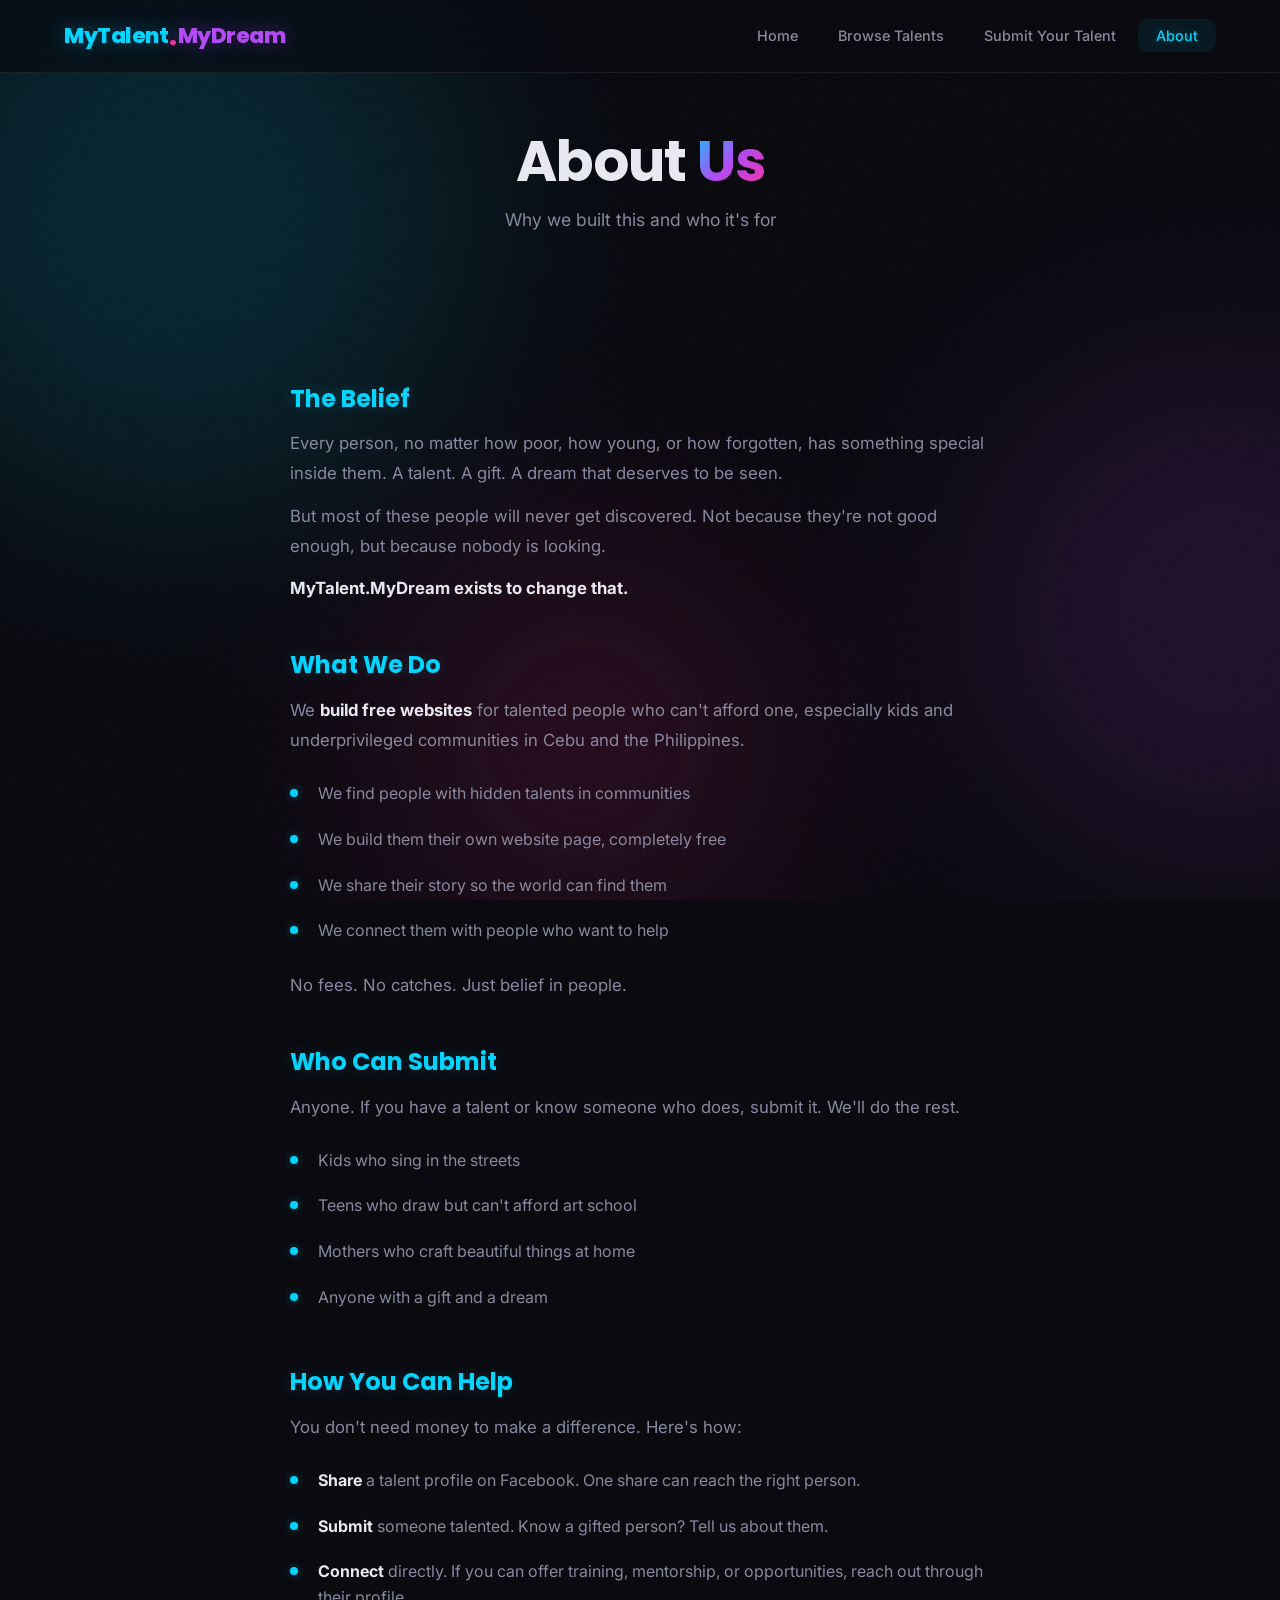
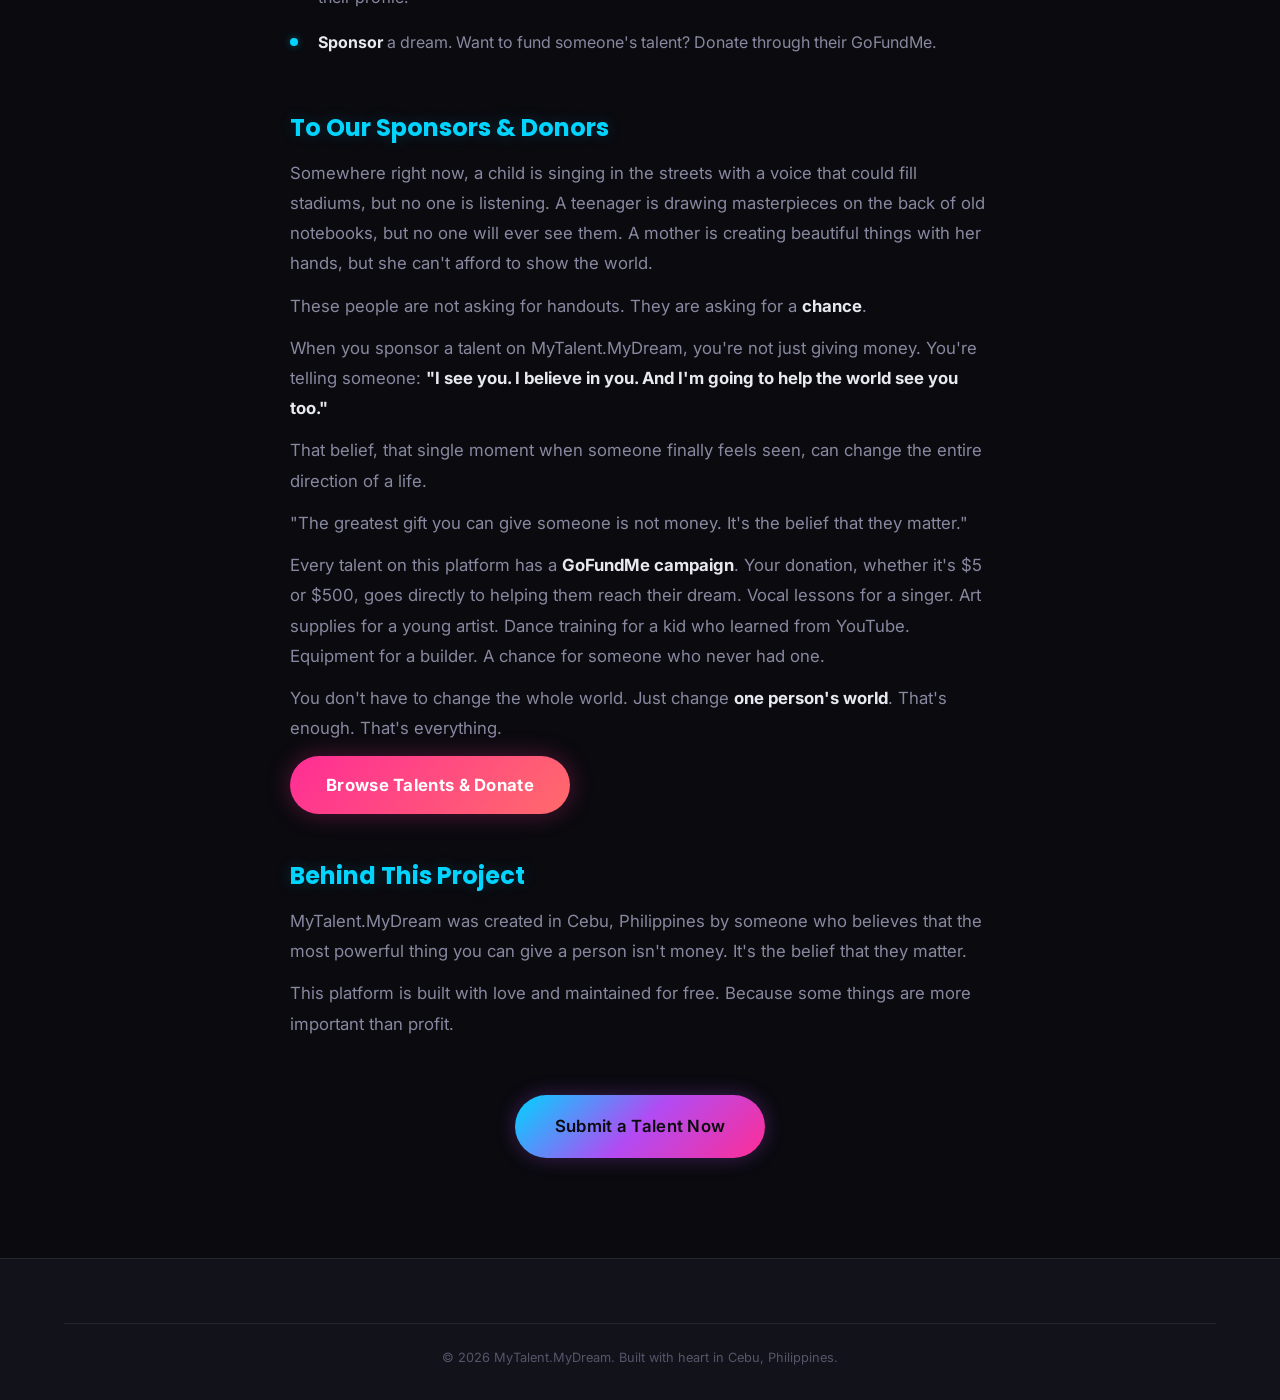
==== about.html @ 46a36a46 "Remove em dashes from all pages, use commas and periods instead Co-Authored-By: Claude Opus 4.6 (1M " ====
<!DOCTYPE html>
<html lang="en">
<head>
    <meta charset="UTF-8">
    <meta name="viewport" content="width=device-width, initial-scale=1.0">
    <title>About — MyTalent.MyDream</title>
    <meta name="description" content="MyTalent.MyDream is a free platform helping underprivileged people showcase their talents and achieve their dreams. Based in Cebu, Philippines.">
    <meta name="theme-color" content="#0A0A0F">
    <link rel="stylesheet" href="css/style.css">
    <link rel="icon" href="images/favicon.svg" type="image/svg+xml">
    <link rel="preconnect" href="https://fonts.googleapis.com">
    <link rel="preconnect" href="https://fonts.gstatic.com" crossorigin>
    <link rel="stylesheet" href="https://fonts.googleapis.com/css2?family=Inter:wght@400;500;600;700;800&family=Poppins:wght@600;700;800&display=swap">
</head>
<body>
    <div class="blob-bg"><div class="blob blob-1"></div><div class="blob blob-2"></div><div class="blob blob-3"></div></div>
    <!-- Navigation -->
    <nav class="navbar" id="navbar">
        <div class="container nav-container">
            <a href="index.html" class="logo">
                <span class="logo-talent">MyTalent</span><span class="logo-dot">.</span><span class="logo-dream">MyDream</span>
            </a>
            <button class="mobile-toggle" id="mobileToggle" aria-label="Toggle menu">
                <span></span><span></span><span></span>
            </button>
            <ul class="nav-links" id="navLinks">
                <li><a href="index.html">Home</a></li>
                <li><a href="browse.html">Browse Talents</a></li>
                <li><a href="submit.html">Submit Your Talent</a></li>
                <li><a href="about.html" class="active">About</a></li>
            </ul>
        </div>
    </nav>

    <!-- Page Header -->
    <section class="page-header">
        <div class="container">
            <h1>About <span class="gradient-text">Us</span></h1>
            <p>Why we built this and who it's for</p>
        </div>
    </section>

    <!-- About Content -->
    <section class="section">
        <div class="container">
            <div class="about-content">
                <div class="about-block">
                    <h2>The Belief</h2>
                    <p>Every person, no matter how poor, how young, or how forgotten, has something special inside them. A talent. A gift. A dream that deserves to be seen.</p>
                    <p>But most of these people will never get discovered. Not because they're not good enough, but because nobody is looking.</p>
                    <p><strong>MyTalent.MyDream exists to change that.</strong></p>
                </div>

                <div class="about-block">
                    <h2>What We Do</h2>
                    <p>We <strong>build free websites</strong> for talented people who can't afford one, especially kids and underprivileged communities in Cebu and the Philippines.</p>
                    <ul class="about-list">
                        <li>We find people with hidden talents in communities</li>
                        <li>We build them their own website page, completely free</li>
                        <li>We share their story so the world can find them</li>
                        <li>We connect them with people who want to help</li>
                    </ul>
                    <p>No fees. No catches. Just belief in people.</p>
                </div>

                <div class="about-block">
                    <h2>Who Can Submit</h2>
                    <p>Anyone. If you have a talent or know someone who does, submit it. We'll do the rest.</p>
                    <ul class="about-list">
                        <li>Kids who sing in the streets</li>
                        <li>Teens who draw but can't afford art school</li>
                        <li>Mothers who craft beautiful things at home</li>
                        <li>Anyone with a gift and a dream</li>
                    </ul>
                </div>

                <div class="about-block">
                    <h2>How You Can Help</h2>
                    <p>You don't need money to make a difference. Here's how:</p>
                    <ul class="about-list">
                        <li><strong>Share</strong> a talent profile on Facebook. One share can reach the right person.</li>
                        <li><strong>Submit</strong> someone talented. Know a gifted person? Tell us about them.</li>
                        <li><strong>Connect</strong> directly. If you can offer training, mentorship, or opportunities, reach out through their profile.</li>
                        <li><strong>Sponsor</strong> a dream. Want to fund someone's talent? Donate through their GoFundMe.</li>
                    </ul>
                </div>

                <div class="about-block sponsor-appeal">
                    <h2>To Our Sponsors & Donors</h2>
                    <p>Somewhere right now, a child is singing in the streets with a voice that could fill stadiums, but no one is listening. A teenager is drawing masterpieces on the back of old notebooks, but no one will ever see them. A mother is creating beautiful things with her hands, but she can't afford to show the world.</p>
                    <p>These people are not asking for handouts. They are asking for a <strong>chance</strong>.</p>
                    <p>When you sponsor a talent on MyTalent.MyDream, you're not just giving money. You're telling someone: <strong>"I see you. I believe in you. And I'm going to help the world see you too."</strong></p>
                    <p>That belief, that single moment when someone finally feels seen, can change the entire direction of a life.</p>

                    <div class="sponsor-quote">
                        <p>"The greatest gift you can give someone is not money. It's the belief that they matter."</p>
                    </div>

                    <p>Every talent on this platform has a <strong>GoFundMe campaign</strong>. Your donation, whether it's $5 or $500, goes directly to helping them reach their dream. Vocal lessons for a singer. Art supplies for a young artist. Dance training for a kid who learned from YouTube. Equipment for a builder. A chance for someone who never had one.</p>

                    <p>You don't have to change the whole world. Just change <strong>one person's world</strong>. That's enough. That's everything.</p>

                    <div class="sponsor-cta">
                        <a href="browse.html" class="btn btn-gofundme btn-large">Browse Talents & Donate</a>
                    </div>
                </div>

                <div class="about-block">
                    <h2>Behind This Project</h2>
                    <p>MyTalent.MyDream was created in Cebu, Philippines by someone who believes that the most powerful thing you can give a person isn't money. It's the belief that they matter.</p>
                    <p>This platform is built with love and maintained for free. Because some things are more important than profit.</p>
                </div>

                <div class="about-cta">
                    <a href="submit.html" class="btn btn-primary btn-large">Submit a Talent Now</a>
                </div>
            </div>
        </div>
    </section>

    <!-- Footer -->
    <footer class="footer">
        <div class="container">
            <div class="footer-bottom">
                <p>&copy; 2026 MyTalent.MyDream. Built with heart in Cebu, Philippines.</p>
            </div>
        </div>
    </footer>

    <script src="js/app.js"></script>
</body>
</html>
---- css/style.css ----
/* ============================================
   MyTalent.MyDream — UNIQUE DESIGN
   Dark theme + Neon glow + Glassmorphism
   "Every talent is a star in the dark"
   ============================================ */

/* --- Reset & Base --- */
*, *::before, *::after {
    margin: 0;
    padding: 0;
    box-sizing: border-box;
}

:root {
    --neon-blue: #00D4FF;
    --neon-purple: #B24BF3;
    --neon-pink: #FF2D95;
    --neon-gold: #FFD700;
    --dark-1: #0A0A0F;
    --dark-2: #12121A;
    --dark-3: #1A1A2E;
    --dark-4: #242438;
    --glass: rgba(255, 255, 255, 0.04);
    --glass-border: rgba(255, 255, 255, 0.08);
    --glass-hover: rgba(255, 255, 255, 0.08);
    --text: #E8E8F0;
    --text-dim: #8888A0;
    --text-muted: #55556A;
    --glow-blue: 0 0 20px rgba(0, 212, 255, 0.3);
    --glow-purple: 0 0 20px rgba(178, 75, 243, 0.3);
    --glow-pink: 0 0 20px rgba(255, 45, 149, 0.3);
    --gradient: linear-gradient(135deg, var(--neon-blue), var(--neon-purple), var(--neon-pink));
    --radius: 16px;
    --radius-lg: 24px;
    --transition: 0.4s cubic-bezier(0.16, 1, 0.3, 1);
}

html {
    scroll-behavior: smooth;
}

body {
    font-family: 'Inter', -apple-system, BlinkMacSystemFont, sans-serif;
    color: var(--text);
    background: var(--dark-1);
    line-height: 1.6;
    -webkit-font-smoothing: antialiased;
    overflow-x: hidden;
}

.container {
    max-width: 1200px;
    margin: 0 auto;
    padding: 0 24px;
}

a {
    text-decoration: none;
    color: inherit;
}

img { max-width: 100%; display: block; }

/* --- Typography --- */
h1, h2, h3, h4 {
    font-family: 'Poppins', sans-serif;
    font-weight: 700;
    line-height: 1.15;
}

.gradient-text {
    background: var(--gradient);
    -webkit-background-clip: text;
    -webkit-text-fill-color: transparent;
    background-clip: text;
}

/* --- Animated Background Blobs --- */
.blob-bg {
    position: fixed;
    inset: 0;
    z-index: 0;
    overflow: hidden;
    pointer-events: none;
}

.blob {
    position: absolute;
    border-radius: 50%;
    filter: blur(120px);
    opacity: 0.15;
    animation: blobFloat 20s ease-in-out infinite;
}

.blob-1 {
    width: 600px; height: 600px;
    background: var(--neon-blue);
    top: -10%; left: -10%;
    animation-delay: 0s;
}

.blob-2 {
    width: 500px; height: 500px;
    background: var(--neon-purple);
    top: 40%; right: -15%;
    animation-delay: -7s;
}

.blob-3 {
    width: 400px; height: 400px;
    background: var(--neon-pink);
    bottom: -5%; left: 30%;
    animation-delay: -14s;
}

@keyframes blobFloat {
    0%, 100% { transform: translate(0, 0) scale(1); }
    25% { transform: translate(30px, -50px) scale(1.05); }
    50% { transform: translate(-20px, 30px) scale(0.95); }
    75% { transform: translate(40px, 20px) scale(1.02); }
}

/* --- Grain overlay --- */
body::after {
    content: '';
    position: fixed;
    inset: 0;
    z-index: 1;
    pointer-events: none;
    background-image: url("data:image/svg+xml,%3Csvg viewBox='0 0 256 256' xmlns='http://www.w3.org/2000/svg'%3E%3Cfilter id='n'%3E%3CfeTurbulence type='fractalNoise' baseFrequency='0.9' numOctaves='4' stitchTiles='stitch'/%3E%3C/filter%3E%3Crect width='100%25' height='100%25' filter='url(%23n)' opacity='0.03'/%3E%3C/svg%3E");
    opacity: 0.4;
}

/* --- Buttons --- */
.btn {
    display: inline-flex;
    align-items: center;
    justify-content: center;
    padding: 14px 32px;
    border-radius: 50px;
    font-weight: 600;
    font-size: 0.95rem;
    cursor: pointer;
    transition: var(--transition);
    border: none;
    gap: 8px;
    position: relative;
    z-index: 2;
    letter-spacing: 0.3px;
}

.btn-primary {
    background: var(--gradient);
    color: var(--dark-1);
    box-shadow: var(--glow-purple);
}

.btn-primary:hover {
    transform: translateY(-3px) scale(1.02);
    box-shadow: 0 0 40px rgba(178, 75, 243, 0.5), 0 0 80px rgba(0, 212, 255, 0.2);
}

.btn-secondary {
    background: transparent;
    color: var(--neon-blue);
    border: 1.5px solid var(--neon-blue);
}

.btn-secondary:hover {
    background: rgba(0, 212, 255, 0.1);
    transform: translateY(-3px);
    box-shadow: var(--glow-blue);
}

.btn-ghost {
    background: rgba(255,255,255,0.06);
    color: var(--text);
    border: 1.5px solid var(--glass-border);
    backdrop-filter: blur(10px);
}

.btn-ghost:hover {
    background: rgba(255,255,255,0.12);
    transform: translateY(-3px);
}

.btn-large {
    padding: 18px 40px;
    font-size: 1.05rem;
}

/* --- Navigation --- */
.navbar {
    position: fixed;
    top: 0;
    left: 0;
    right: 0;
    z-index: 1000;
    background: rgba(10, 10, 15, 0.7);
    backdrop-filter: blur(20px) saturate(180%);
    border-bottom: 1px solid var(--glass-border);
    transition: var(--transition);
}

.navbar.scrolled {
    background: rgba(10, 10, 15, 0.9);
}

.nav-container {
    display: flex;
    align-items: center;
    justify-content: space-between;
    height: 72px;
}

.logo {
    font-family: 'Poppins', sans-serif;
    font-size: 1.35rem;
    font-weight: 800;
    display: flex;
    align-items: center;
    letter-spacing: -0.5px;
}

.logo-talent {
    color: var(--neon-blue);
    text-shadow: 0 0 20px rgba(0, 212, 255, 0.4);
}

.logo-dot {
    color: var(--neon-pink);
    font-size: 1.6rem;
    margin: 0 1px;
    text-shadow: 0 0 15px rgba(255, 45, 149, 0.5);
}

.logo-dream {
    color: var(--neon-purple);
    text-shadow: 0 0 20px rgba(178, 75, 243, 0.4);
}

.nav-links {
    display: flex;
    list-style: none;
    gap: 4px;
}

.nav-links a {
    padding: 8px 18px;
    border-radius: 10px;
    font-weight: 500;
    font-size: 0.9rem;
    color: var(--text-dim);
    transition: var(--transition);
    position: relative;
}

.nav-links a:hover {
    color: var(--text);
    background: var(--glass);
}

.nav-links a.active {
    color: var(--neon-blue);
    background: rgba(0, 212, 255, 0.08);
    text-shadow: 0 0 10px rgba(0, 212, 255, 0.3);
}

.mobile-toggle {
    display: none;
    flex-direction: column;
    gap: 5px;
    background: none;
    border: none;
    cursor: pointer;
    padding: 8px;
}

.mobile-toggle span {
    width: 22px;
    height: 2px;
    background: var(--text);
    border-radius: 2px;
    transition: var(--transition);
}

/* --- Hero --- */
.hero {
    position: relative;
    min-height: 100vh;
    display: flex;
    align-items: center;
    overflow: hidden;
    padding-top: 72px;
    z-index: 2;
}

.hero-content {
    position: relative;
    text-align: center;
    padding: 80px 0;
}

.hero-tag {
    display: inline-flex;
    align-items: center;
    gap: 8px;
    padding: 8px 20px;
    border-radius: 50px;
    background: var(--glass);
    border: 1px solid var(--glass-border);
    font-size: 0.85rem;
    color: var(--text-dim);
    margin-bottom: 28px;
    backdrop-filter: blur(10px);
}

.hero-tag-dot {
    width: 6px;
    height: 6px;
    border-radius: 50%;
    background: var(--neon-blue);
    box-shadow: 0 0 8px var(--neon-blue);
    animation: pulse 2s ease-in-out infinite;
}

@keyframes pulse {
    0%, 100% { opacity: 1; }
    50% { opacity: 0.4; }
}

.hero-title {
    font-size: clamp(3rem, 7vw, 5.5rem);
    margin-bottom: 24px;
    color: var(--text);
    letter-spacing: -2px;
    line-height: 1.05;
}

.hero-title .gradient-text {
    display: block;
    font-size: clamp(3.2rem, 8vw, 6rem);
}

.hero-subtitle {
    font-size: clamp(1.05rem, 2vw, 1.25rem);
    color: var(--text-dim);
    max-width: 580px;
    margin: 0 auto 44px;
    line-height: 1.8;
}

.hero-buttons {
    display: flex;
    gap: 16px;
    justify-content: center;
    flex-wrap: wrap;
}

.hero-stats {
    display: flex;
    gap: 1px;
    justify-content: center;
    margin-top: 72px;
    background: var(--glass-border);
    border-radius: var(--radius);
    overflow: hidden;
    max-width: 500px;
    margin-left: auto;
    margin-right: auto;
}

.stat {
    text-align: center;
    padding: 28px 36px;
    flex: 1;
    background: var(--dark-2);
}

.stat-number {
    display: block;
    font-family: 'Poppins', sans-serif;
    font-size: 2.2rem;
    font-weight: 800;
    color: var(--neon-blue);
    text-shadow: 0 0 20px rgba(0, 212, 255, 0.3);
}

.stat-label {
    font-size: 0.8rem;
    color: var(--text-muted);
    font-weight: 500;
    text-transform: uppercase;
    letter-spacing: 1px;
    margin-top: 4px;
}

/* --- Sections --- */
.section {
    padding: 100px 0;
    position: relative;
    z-index: 2;
}

.section-title {
    font-size: clamp(2rem, 4vw, 3rem);
    text-align: center;
    margin-bottom: 12px;
    letter-spacing: -1px;
}

.section-subtitle {
    text-align: center;
    color: var(--text-dim);
    font-size: 1.05rem;
    margin-bottom: 56px;
}

.section-cta {
    text-align: center;
    margin-top: 56px;
}

/* --- Page Header --- */
.page-header {
    padding: 130px 0 50px;
    text-align: center;
    position: relative;
    z-index: 2;
}

.page-header h1 {
    font-size: clamp(2.2rem, 5vw, 3.5rem);
    margin-bottom: 12px;
    letter-spacing: -1px;
}

.page-header p {
    color: var(--text-dim);
    font-size: 1.1rem;
}

/* --- Glass Cards (How It Works) --- */
.how-it-works {
    background: transparent;
}

.steps-grid {
    display: grid;
    grid-template-columns: repeat(3, 1fr);
    gap: 24px;
}

.step-card {
    position: relative;
    text-align: center;
    padding: 44px 28px;
    border-radius: var(--radius-lg);
    background: var(--glass);
    border: 1px solid var(--glass-border);
    backdrop-filter: blur(20px);
    transition: var(--transition);
    overflow: hidden;
}

.step-card::before {
    content: '';
    position: absolute;
    top: 0;
    left: 0;
    right: 0;
    height: 2px;
    background: var(--gradient);
    opacity: 0;
    transition: var(--transition);
}

.step-card:hover {
    transform: translateY(-6px);
    background: var(--glass-hover);
    border-color: rgba(178, 75, 243, 0.2);
    box-shadow: 0 20px 60px rgba(0, 0, 0, 0.3), var(--glow-purple);
}

.step-card:hover::before {
    opacity: 1;
}

.step-icon {
    width: 60px;
    height: 60px;
    margin: 0 auto 20px;
    border-radius: 16px;
    display: flex;
    align-items: center;
    justify-content: center;
    background: rgba(0, 212, 255, 0.1);
    border: 1px solid rgba(0, 212, 255, 0.15);
    color: var(--neon-blue);
}

.step-icon svg {
    width: 28px;
    height: 28px;
}

.step-number {
    position: absolute;
    top: 12px;
    right: 16px;
    font-family: 'Poppins', sans-serif;
    font-size: 4rem;
    font-weight: 800;
    opacity: 0.04;
    color: var(--neon-blue);
}

.step-card h3 {
    font-size: 1.15rem;
    margin-bottom: 10px;
    color: var(--text);
}

.step-card p {
    color: var(--text-dim);
    font-size: 0.9rem;
    line-height: 1.7;
}

/* --- Talent Cards --- */
.talents-grid {
    display: grid;
    grid-template-columns: repeat(auto-fill, minmax(320px, 1fr));
    gap: 24px;
}

.talent-card {
    background: var(--glass);
    border-radius: var(--radius-lg);
    overflow: hidden;
    border: 1px solid var(--glass-border);
    backdrop-filter: blur(20px);
    transition: var(--transition);
    cursor: pointer;
    position: relative;
}

.talent-card::after {
    content: '';
    position: absolute;
    inset: 0;
    border-radius: var(--radius-lg);
    padding: 1px;
    background: var(--gradient);
    mask: linear-gradient(#fff 0 0) content-box, linear-gradient(#fff 0 0);
    -webkit-mask: linear-gradient(#fff 0 0) content-box, linear-gradient(#fff 0 0);
    mask-composite: exclude;
    -webkit-mask-composite: xor;
    opacity: 0;
    transition: var(--transition);
    pointer-events: none;
}

.talent-card:hover {
    transform: translateY(-6px) scale(1.01);
    box-shadow: 0 25px 60px rgba(0, 0, 0, 0.4);
}

.talent-card:hover::after {
    opacity: 1;
}

.talent-card-image {
    width: 100%;
    height: 240px;
    object-fit: cover;
}

.talent-card-placeholder {
    width: 100%;
    height: 240px;
    background: linear-gradient(135deg, var(--dark-3), var(--dark-4));
    display: flex;
    align-items: center;
    justify-content: center;
    font-family: 'Poppins', sans-serif;
    font-size: 3.5rem;
    font-weight: 800;
    position: relative;
    overflow: hidden;
}

.talent-card-placeholder::before {
    content: '';
    position: absolute;
    width: 200%;
    height: 200%;
    background: conic-gradient(from 0deg, var(--neon-blue), var(--neon-purple), var(--neon-pink), var(--neon-blue));
    opacity: 0.08;
    animation: rotateBg 8s linear infinite;
}

@keyframes rotateBg {
    100% { transform: rotate(360deg); }
}

.talent-card-placeholder span,
.talent-card-placeholder {
    color: var(--text-dim);
}

.talent-card-donate {
    position: absolute;
    top: 14px;
    right: 14px;
    padding: 6px 14px;
    border-radius: 50px;
    font-size: 0.75rem;
    font-weight: 700;
    background: rgba(255, 45, 149, 0.85);
    color: white;
    backdrop-filter: blur(10px);
    box-shadow: 0 0 15px rgba(255, 45, 149, 0.4);
    z-index: 3;
    letter-spacing: 0.5px;
    animation: pulse 2s ease-in-out infinite;
}

.talent-card-body {
    padding: 22px;
}

.talent-card-category {
    display: inline-block;
    padding: 4px 14px;
    border-radius: 50px;
    font-size: 0.75rem;
    font-weight: 600;
    background: rgba(0, 212, 255, 0.08);
    color: var(--neon-blue);
    border: 1px solid rgba(0, 212, 255, 0.12);
    margin-bottom: 10px;
    text-transform: uppercase;
    letter-spacing: 0.5px;
}

.talent-card-name {
    font-size: 1.25rem;
    margin-bottom: 4px;
    color: var(--text);
}

.talent-card-location {
    font-size: 0.85rem;
    color: var(--text-muted);
    margin-bottom: 10px;
    display: flex;
    align-items: center;
    gap: 4px;
}

.talent-card-dream {
    font-size: 0.9rem;
    color: var(--text-dim);
    line-height: 1.6;
    display: -webkit-box;
    -webkit-line-clamp: 2;
    -webkit-box-orient: vertical;
    overflow: hidden;
    font-style: italic;
}

.talent-card-footer {
    padding: 14px 22px;
    border-top: 1px solid var(--glass-border);
    display: flex;
    align-items: center;
    justify-content: space-between;
}

.talent-card-age {
    font-size: 0.8rem;
    color: var(--text-muted);
}

.talent-card-link {
    font-size: 0.8rem;
    font-weight: 600;
    color: var(--neon-purple);
    display: flex;
    align-items: center;
    gap: 4px;
    text-shadow: 0 0 10px rgba(178, 75, 243, 0.3);
}

/* --- Categories --- */
.categories-grid {
    display: grid;
    grid-template-columns: repeat(auto-fill, minmax(160px, 1fr));
    gap: 16px;
}

.category-card {
    display: flex;
    flex-direction: column;
    align-items: center;
    gap: 10px;
    padding: 28px 16px;
    border-radius: var(--radius);
    background: var(--glass);
    border: 1px solid var(--glass-border);
    backdrop-filter: blur(10px);
    transition: var(--transition);
    cursor: pointer;
    text-align: center;
    position: relative;
    overflow: hidden;
}

.category-card:hover {
    transform: translateY(-4px);
    border-color: rgba(0, 212, 255, 0.2);
    box-shadow: var(--glow-blue);
}

.category-icon {
    font-size: 2.2rem;
    filter: grayscale(0.3);
}

.category-card:hover .category-icon {
    filter: grayscale(0);
    transform: scale(1.1);
    transition: var(--transition);
}

.category-name {
    font-weight: 600;
    font-size: 0.9rem;
    color: var(--text);
}

.category-count {
    font-size: 0.75rem;
    color: var(--text-muted);
}

/* --- Support a Dream Section --- */
.support-grid {
    display: grid;
    grid-template-columns: repeat(3, 1fr);
    gap: 24px;
    margin-bottom: 16px;
}

.support-card {
    text-align: center;
    padding: 40px 28px;
    border-radius: var(--radius-lg);
    background: var(--glass);
    border: 1px solid var(--glass-border);
    backdrop-filter: blur(20px);
    transition: var(--transition);
    position: relative;
    overflow: hidden;
}

.support-card::before {
    content: '';
    position: absolute;
    top: 0;
    left: 0;
    right: 0;
    height: 2px;
    background: linear-gradient(90deg, var(--neon-pink), var(--neon-purple));
    opacity: 0;
    transition: var(--transition);
}

.support-card:hover {
    transform: translateY(-6px);
    border-color: rgba(255, 45, 149, 0.2);
    box-shadow: 0 20px 60px rgba(0, 0, 0, 0.3), var(--glow-pink);
}

.support-card:hover::before {
    opacity: 1;
}

.support-card-icon {
    width: 60px;
    height: 60px;
    margin: 0 auto 20px;
    border-radius: 50%;
    display: flex;
    align-items: center;
    justify-content: center;
    background: rgba(255, 45, 149, 0.1);
    border: 1px solid rgba(255, 45, 149, 0.15);
    color: var(--neon-pink);
}

.support-card-icon.icon-share {
    background: rgba(178, 75, 243, 0.1);
    border-color: rgba(178, 75, 243, 0.15);
    color: var(--neon-purple);
}

.support-card-icon.icon-connect {
    background: rgba(0, 212, 255, 0.1);
    border-color: rgba(0, 212, 255, 0.15);
    color: var(--neon-blue);
}

.support-card-icon svg {
    width: 26px;
    height: 26px;
}

.support-card h3 {
    font-size: 1.2rem;
    margin-bottom: 10px;
    color: var(--text);
}

.support-card p {
    color: var(--text-dim);
    font-size: 0.9rem;
    line-height: 1.7;
}

@media (max-width: 768px) {
    .support-grid {
        grid-template-columns: 1fr;
    }
}

/* --- CTA Section --- */
.cta-section {
    position: relative;
    text-align: center;
    overflow: hidden;
}

.cta-bg {
    position: absolute;
    inset: 0;
    background: var(--dark-2);
    border-top: 1px solid var(--glass-border);
    border-bottom: 1px solid var(--glass-border);
}

.cta-bg::before {
    content: '';
    position: absolute;
    top: 50%;
    left: 50%;
    transform: translate(-50%, -50%);
    width: 600px;
    height: 600px;
    border-radius: 50%;
    background: var(--neon-purple);
    opacity: 0.06;
    filter: blur(100px);
}

.cta-content {
    position: relative;
}

.cta-content h2 {
    font-size: clamp(1.8rem, 4vw, 2.8rem);
    margin-bottom: 16px;
    letter-spacing: -1px;
}

.cta-content p {
    font-size: 1.05rem;
    color: var(--text-dim);
    max-width: 550px;
    margin: 0 auto 36px;
    line-height: 1.7;
}

/* --- Browse Controls --- */
.browse-controls {
    margin-bottom: 36px;
}

.search-box {
    position: relative;
    margin-bottom: 20px;
}

.search-box svg {
    position: absolute;
    left: 18px;
    top: 50%;
    transform: translateY(-50%);
    width: 20px;
    height: 20px;
    color: var(--text-muted);
}

.search-box input {
    width: 100%;
    padding: 16px 20px 16px 52px;
    border: 1.5px solid var(--glass-border);
    border-radius: var(--radius);
    font-size: 1rem;
    font-family: inherit;
    transition: var(--transition);
    background: var(--glass);
    color: var(--text);
    backdrop-filter: blur(10px);
}

.search-box input::placeholder {
    color: var(--text-muted);
}

.search-box input:focus {
    outline: none;
    border-color: var(--neon-blue);
    box-shadow: var(--glow-blue);
    background: var(--dark-3);
}

.filter-tabs {
    display: flex;
    gap: 8px;
    flex-wrap: wrap;
}

.filter-tab {
    padding: 8px 20px;
    border-radius: 50px;
    font-size: 0.85rem;
    font-weight: 500;
    border: 1px solid var(--glass-border);
    background: var(--glass);
    color: var(--text-dim);
    cursor: pointer;
    transition: var(--transition);
    font-family: inherit;
    backdrop-filter: blur(10px);
}

.filter-tab:hover {
    border-color: rgba(0, 212, 255, 0.3);
    color: var(--neon-blue);
}

.filter-tab.active {
    background: var(--gradient);
    color: var(--dark-1);
    border-color: transparent;
    font-weight: 600;
    box-shadow: var(--glow-purple);
}

.results-info {
    margin-bottom: 24px;
    color: var(--text-muted);
    font-size: 0.9rem;
    text-transform: uppercase;
    letter-spacing: 1px;
}

.no-results {
    text-align: center;
    padding: 80px 20px;
    color: var(--text-muted);
}

.no-results svg {
    margin: 0 auto 16px;
    opacity: 0.2;
    color: var(--text-muted);
}

.no-results h3 {
    color: var(--text-dim);
    margin-bottom: 8px;
}

/* --- Profile Page --- */
.profile-section {
    padding-top: 110px;
}

.profile-card {
    max-width: 800px;
    margin: 0 auto;
    background: var(--glass);
    border-radius: var(--radius-lg);
    overflow: hidden;
    border: 1px solid var(--glass-border);
    backdrop-filter: blur(30px);
    box-shadow: 0 30px 80px rgba(0, 0, 0, 0.4);
}

.profile-header {
    position: relative;
    padding: 48px 40px;
    text-align: center;
    background: linear-gradient(135deg, rgba(0,212,255,0.08), rgba(178,75,243,0.08), rgba(255,45,149,0.08));
    border-bottom: 1px solid var(--glass-border);
    overflow: hidden;
}

.profile-header::before {
    content: '';
    position: absolute;
    top: -100px;
    left: 50%;
    transform: translateX(-50%);
    width: 400px;
    height: 400px;
    border-radius: 50%;
    background: var(--neon-purple);
    opacity: 0.06;
    filter: blur(80px);
}

.profile-avatar {
    width: 120px;
    height: 120px;
    border-radius: 50%;
    border: 3px solid rgba(0, 212, 255, 0.3);
    margin: 0 auto 20px;
    object-fit: cover;
    box-shadow: 0 0 30px rgba(0, 212, 255, 0.15);
}

.profile-avatar-placeholder {
    width: 120px;
    height: 120px;
    border-radius: 50%;
    border: 3px solid rgba(0, 212, 255, 0.2);
    margin: 0 auto 20px;
    background: var(--dark-3);
    display: flex;
    align-items: center;
    justify-content: center;
    font-family: 'Poppins', sans-serif;
    font-size: 2.5rem;
    font-weight: 800;
    color: var(--text-dim);
    box-shadow: 0 0 30px rgba(0, 212, 255, 0.1);
}

.profile-name {
    font-size: 2rem;
    margin-bottom: 8px;
    letter-spacing: -0.5px;
}

.profile-meta {
    display: flex;
    gap: 20px;
    justify-content: center;
    color: var(--text-dim);
    font-size: 0.9rem;
    flex-wrap: wrap;
}

.profile-category-badge {
    display: inline-block;
    padding: 6px 18px;
    background: rgba(0, 212, 255, 0.1);
    border: 1px solid rgba(0, 212, 255, 0.15);
    border-radius: 50px;
    font-weight: 600;
    font-size: 0.85rem;
    margin-top: 16px;
    color: var(--neon-blue);
}

.profile-body {
    padding: 40px;
}

.profile-section-title {
    font-size: 0.8rem;
    color: var(--neon-blue);
    margin-bottom: 10px;
    text-transform: uppercase;
    letter-spacing: 2px;
    font-weight: 700;
    text-shadow: 0 0 10px rgba(0, 212, 255, 0.3);
}

.profile-text {
    color: var(--text);
    font-size: 1rem;
    line-height: 1.8;
    margin-bottom: 36px;
}

.profile-dream-box {
    background: rgba(178, 75, 243, 0.06);
    border-radius: var(--radius);
    padding: 28px;
    margin-bottom: 36px;
    border-left: 3px solid var(--neon-purple);
    border: 1px solid rgba(178, 75, 243, 0.12);
    border-left: 3px solid var(--neon-purple);
}

.profile-dream-box .profile-section-title {
    color: var(--neon-purple);
    text-shadow: 0 0 10px rgba(178, 75, 243, 0.3);
}

.profile-help-box {
    background: rgba(255, 215, 0, 0.04);
    border-radius: var(--radius);
    padding: 28px;
    margin-bottom: 36px;
    border: 1px solid rgba(255, 215, 0, 0.1);
    border-left: 3px solid var(--neon-gold);
}

.profile-help-box .profile-section-title {
    color: var(--neon-gold);
    text-shadow: 0 0 10px rgba(255, 215, 0, 0.3);
}

/* --- GoFundMe Section --- */
.profile-gofundme {
    text-align: center;
    padding: 36px;
    margin-bottom: 36px;
    border-radius: var(--radius-lg);
    background: linear-gradient(135deg, rgba(0, 212, 255, 0.06), rgba(178, 75, 243, 0.06), rgba(255, 45, 149, 0.06));
    border: 1px solid rgba(255, 45, 149, 0.15);
    position: relative;
    overflow: hidden;
}

.profile-gofundme::before {
    content: '';
    position: absolute;
    top: 0;
    left: 0;
    right: 0;
    height: 3px;
    background: linear-gradient(90deg, var(--neon-blue), var(--neon-purple), var(--neon-pink));
}

.gofundme-icon {
    color: var(--neon-pink);
    margin-bottom: 16px;
    filter: drop-shadow(0 0 12px rgba(255, 45, 149, 0.4));
    animation: heartbeat 2s ease-in-out infinite;
}

@keyframes heartbeat {
    0%, 100% { transform: scale(1); }
    15% { transform: scale(1.15); }
    30% { transform: scale(1); }
    45% { transform: scale(1.1); }
    60% { transform: scale(1); }
}

.profile-gofundme h3 {
    font-size: 1.3rem;
    margin-bottom: 10px;
    color: var(--text);
}

.profile-gofundme p {
    color: var(--text-dim);
    font-size: 0.95rem;
    margin-bottom: 24px;
    max-width: 400px;
    margin-left: auto;
    margin-right: auto;
}

.btn-gofundme {
    background: linear-gradient(135deg, #FF2D95, #FF6B6B);
    color: white;
    padding: 16px 36px;
    font-size: 1.05rem;
    font-weight: 700;
    border-radius: 50px;
    border: none;
    cursor: pointer;
    transition: var(--transition);
    display: inline-flex;
    align-items: center;
    gap: 10px;
    box-shadow: 0 0 25px rgba(255, 45, 149, 0.3);
    text-decoration: none;
}

.btn-gofundme:hover {
    transform: translateY(-3px) scale(1.03);
    box-shadow: 0 0 40px rgba(255, 45, 149, 0.5), 0 10px 30px rgba(0, 0, 0, 0.3);
}

.btn-gofundme-sm {
    background: linear-gradient(135deg, #FF2D95, #FF6B6B);
    color: white;
    padding: 12px 28px;
    font-size: 0.9rem;
    font-weight: 600;
    border-radius: 50px;
    border: none;
    cursor: pointer;
    transition: var(--transition);
    display: inline-flex;
    align-items: center;
    gap: 6px;
    box-shadow: 0 0 15px rgba(255, 45, 149, 0.25);
    text-decoration: none;
}

.btn-gofundme-sm:hover {
    transform: translateY(-2px);
    box-shadow: 0 0 30px rgba(255, 45, 149, 0.4);
}

.profile-video {
    margin-bottom: 36px;
}

.profile-video iframe {
    width: 100%;
    aspect-ratio: 16/9;
    border-radius: var(--radius);
    border: 1px solid var(--glass-border);
}

.profile-actions {
    display: flex;
    gap: 12px;
    flex-wrap: wrap;
    padding: 24px 40px;
    border-top: 1px solid var(--glass-border);
    background: rgba(0, 0, 0, 0.2);
}

.profile-not-found {
    text-align: center;
    padding: 80px 20px;
}

.profile-not-found h2 {
    margin-bottom: 12px;
}

.profile-not-found p {
    color: var(--text-dim);
    margin-bottom: 24px;
}

/* --- Form --- */
.form-wrapper {
    max-width: 700px;
    margin: 0 auto;
}

.talent-form {
    background: var(--glass);
    border-radius: var(--radius-lg);
    padding: 44px;
    border: 1px solid var(--glass-border);
    backdrop-filter: blur(20px);
}

.form-section {
    margin-bottom: 36px;
}

.form-section h3 {
    font-size: 1.1rem;
    margin-bottom: 20px;
    padding-bottom: 12px;
    border-bottom: 1px solid var(--glass-border);
    color: var(--neon-blue);
    text-shadow: 0 0 10px rgba(0, 212, 255, 0.2);
    letter-spacing: 0.5px;
}

.form-grid {
    display: grid;
    grid-template-columns: 1fr 1fr;
    gap: 16px;
}

.form-group {
    display: flex;
    flex-direction: column;
    gap: 6px;
}

.form-group.full-width {
    grid-column: 1 / -1;
}

.form-group label {
    font-weight: 600;
    font-size: 0.85rem;
    color: var(--text-dim);
    text-transform: uppercase;
    letter-spacing: 0.5px;
}

.required {
    color: var(--neon-pink);
}

.form-group input,
.form-group select,
.form-group textarea {
    padding: 13px 16px;
    border: 1.5px solid var(--glass-border);
    border-radius: 10px;
    font-size: 1rem;
    font-family: inherit;
    transition: var(--transition);
    background: var(--dark-2);
    color: var(--text);
}

.form-group input::placeholder,
.form-group textarea::placeholder {
    color: var(--text-muted);
}

.form-group select {
    color: var(--text-dim);
}

.form-group input:focus,
.form-group select:focus,
.form-group textarea:focus {
    outline: none;
    border-color: var(--neon-blue);
    box-shadow: var(--glow-blue);
    background: var(--dark-3);
}

.form-group textarea {
    resize: vertical;
}

.form-hint {
    font-size: 0.75rem;
    color: var(--text-muted);
}

/* --- Video Send Options --- */
.video-send-options label {
    margin-bottom: 8px;
}

.send-options {
    display: flex;
    gap: 12px;
    flex-wrap: wrap;
    margin: 8px 0;
}

.send-option {
    display: flex;
    align-items: center;
    gap: 10px;
    padding: 14px 22px;
    border-radius: 12px;
    background: var(--dark-3);
    border: 1px solid var(--glass-border);
    transition: var(--transition);
    flex: 1;
    min-width: 200px;
    font-size: 0.9rem;
    font-weight: 500;
    color: var(--text);
}

.send-option:hover {
    border-color: var(--neon-blue);
    box-shadow: var(--glow-blue);
    transform: translateY(-2px);
}

.send-icon {
    font-size: 1.4rem;
}

.form-agreement {
    margin-bottom: 28px;
}

.checkbox-label {
    display: flex;
    gap: 12px;
    align-items: flex-start;
    font-size: 0.85rem;
    color: var(--text-dim);
    cursor: pointer;
}

.checkbox-label input[type="checkbox"] {
    margin-top: 3px;
    accent-color: var(--neon-blue);
}

.form-success {
    text-align: center;
    padding: 60px 20px;
    background: var(--glass);
    border-radius: var(--radius-lg);
    border: 1px solid var(--glass-border);
}

.success-icon {
    color: #00FF88;
    margin-bottom: 20px;
    filter: drop-shadow(0 0 15px rgba(0, 255, 136, 0.3));
}

.form-success h2 {
    margin-bottom: 12px;
}

.form-success p {
    color: var(--text-dim);
    margin-bottom: 24px;
    max-width: 450px;
    margin-left: auto;
    margin-right: auto;
}

/* --- About --- */
.about-content {
    max-width: 700px;
    margin: 0 auto;
}

.about-block {
    margin-bottom: 48px;
}

.about-block h2 {
    font-size: 1.5rem;
    margin-bottom: 16px;
    color: var(--neon-blue);
    text-shadow: 0 0 15px rgba(0, 212, 255, 0.2);
}

.about-block p {
    color: var(--text-dim);
    font-size: 1.05rem;
    line-height: 1.8;
    margin-bottom: 12px;
}

.about-block p strong {
    color: var(--text);
}

.about-list {
    list-style: none;
    margin: 16px 0;
}

.about-list li {
    padding: 10px 0 10px 28px;
    position: relative;
    font-size: 1rem;
    line-height: 1.6;
    color: var(--text-dim);
}

.about-list li strong {
    color: var(--text);
}

.about-list li::before {
    content: '';
    position: absolute;
    left: 0;
    top: 18px;
    width: 8px;
    height: 8px;
    border-radius: 50%;
    background: var(--neon-blue);
    box-shadow: 0 0 8px rgba(0, 212, 255, 0.4);
}

.about-cta {
    text-align: center;
    margin-top: 56px;
}

/* --- Footer --- */
.footer {
    background: var(--dark-2);
    color: var(--text-dim);
    padding: 64px 0 32px;
    position: relative;
    z-index: 2;
    border-top: 1px solid var(--glass-border);
}

.footer-grid {
    display: grid;
    grid-template-columns: 2fr 1fr 1fr 1fr;
    gap: 40px;
    margin-bottom: 40px;
}

.footer-brand p {
    margin-top: 12px;
    font-size: 0.9rem;
    color: var(--text-muted);
}

.footer-links h4 {
    color: var(--text);
    font-size: 0.9rem;
    margin-bottom: 16px;
    text-transform: uppercase;
    letter-spacing: 1px;
}

.footer-links ul {
    list-style: none;
}

.footer-links li {
    margin-bottom: 10px;
}

.footer-links a {
    font-size: 0.85rem;
    color: var(--text-muted);
    transition: var(--transition);
}

.footer-links a:hover {
    color: var(--neon-blue);
}

.footer-bottom {
    border-top: 1px solid var(--glass-border);
    padding-top: 24px;
    text-align: center;
    font-size: 0.8rem;
    color: var(--text-muted);
}

/* --- Responsive --- */
@media (max-width: 768px) {
    .mobile-toggle {
        display: flex;
    }

    .nav-links {
        position: fixed;
        top: 72px;
        left: 0;
        right: 0;
        background: rgba(10, 10, 15, 0.95);
        backdrop-filter: blur(20px);
        flex-direction: column;
        padding: 16px 20px;
        gap: 4px;
        border-bottom: 1px solid var(--glass-border);
        transform: translateY(-120%);
        transition: var(--transition);
    }

    .nav-links.open {
        transform: translateY(0);
    }

    .steps-grid {
        grid-template-columns: 1fr;
    }

    .talents-grid {
        grid-template-columns: 1fr;
    }

    .categories-grid {
        grid-template-columns: repeat(2, 1fr);
    }

    .hero-stats {
        flex-direction: column;
        gap: 1px;
    }

    .form-grid {
        grid-template-columns: 1fr;
    }

    .talent-form {
        padding: 24px;
    }

    .footer-grid {
        grid-template-columns: 1fr 1fr;
        gap: 24px;
    }

    .profile-body,
    .profile-actions {
        padding: 24px;
    }

    .profile-header {
        padding: 32px 20px;
    }

    .blob-1 { width: 300px; height: 300px; }
    .blob-2 { width: 250px; height: 250px; }
    .blob-3 { width: 200px; height: 200px; }
}

@media (max-width: 480px) {
    .footer-grid {
        grid-template-columns: 1fr;
    }
}

/* --- Selection color --- */
::selection {
    background: rgba(0, 212, 255, 0.3);
    color: var(--text);
}

/* --- Scrollbar --- */
::-webkit-scrollbar {
    width: 8px;
}

::-webkit-scrollbar-track {
    background: var(--dark-1);
}

::-webkit-scrollbar-thumb {
    background: var(--dark-4);
    border-radius: 4px;
}

::-webkit-scrollbar-thumb:hover {
    background: var(--text-muted);
}
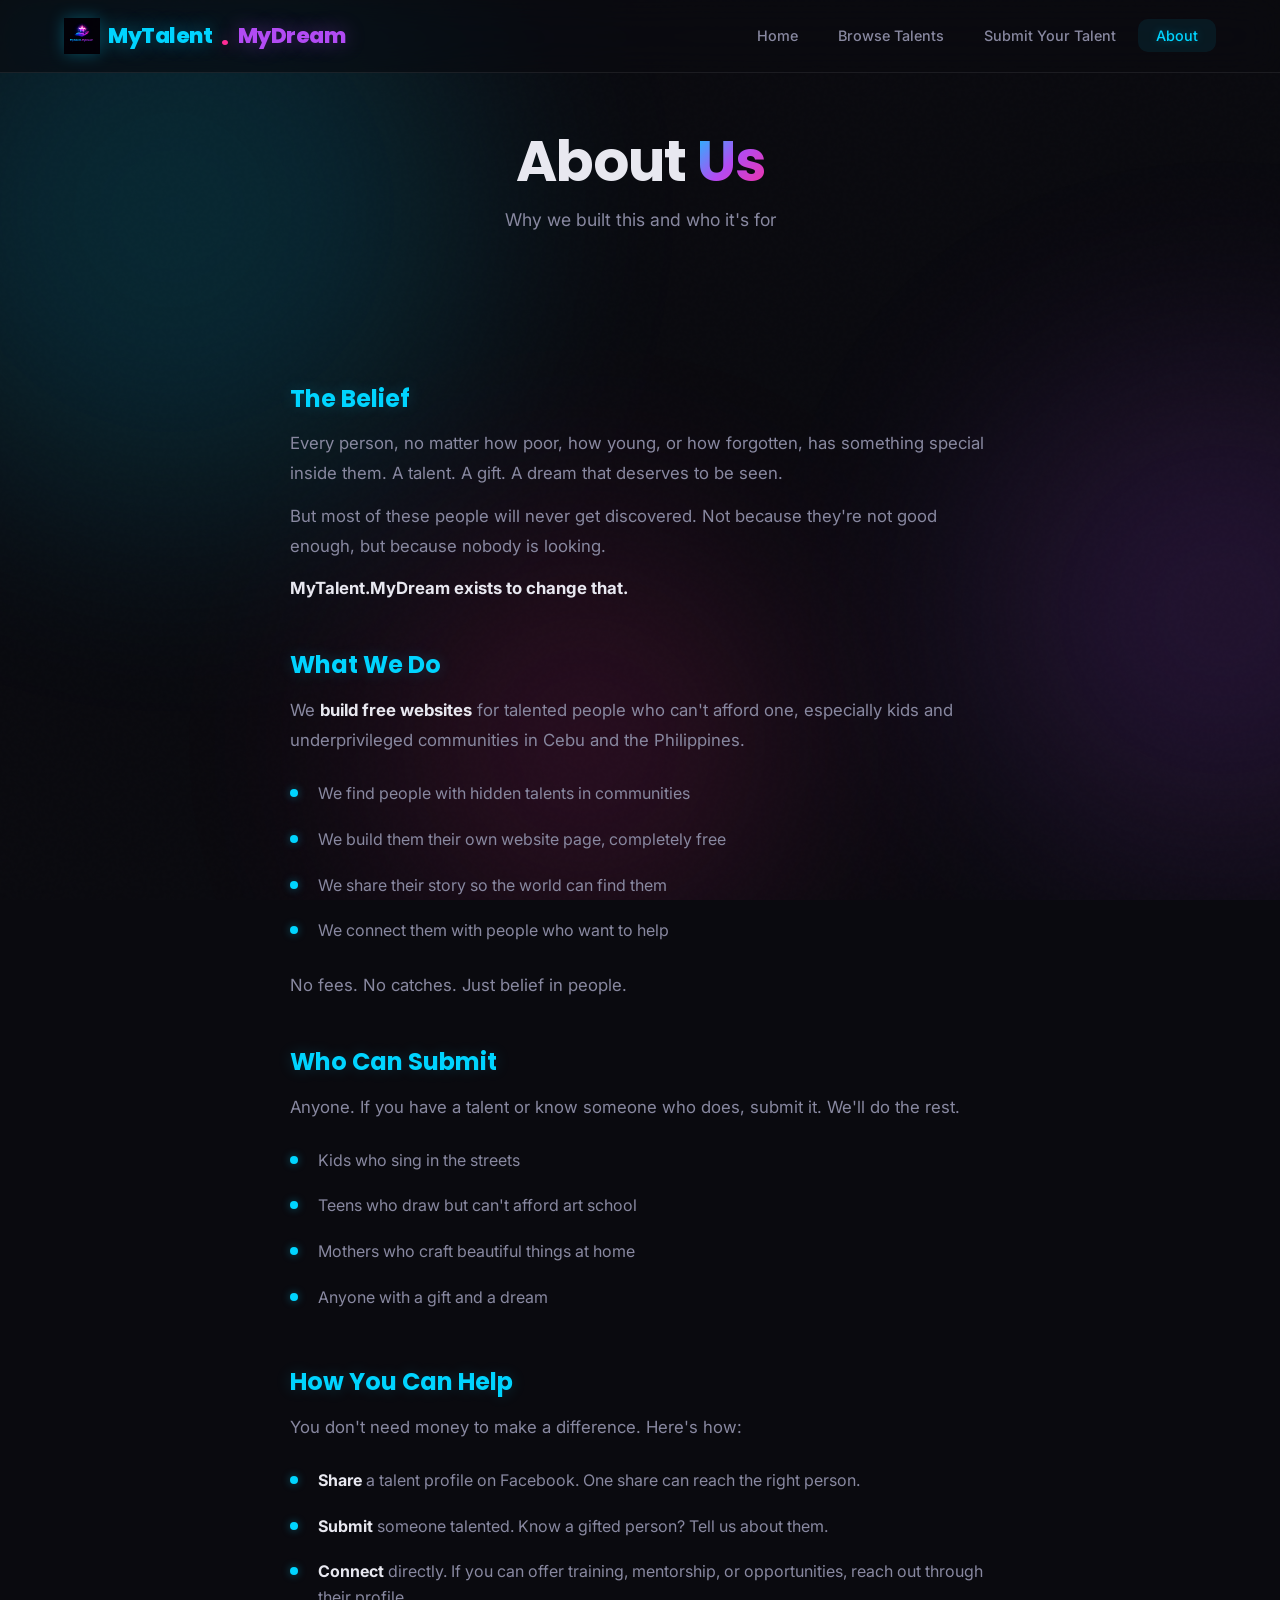
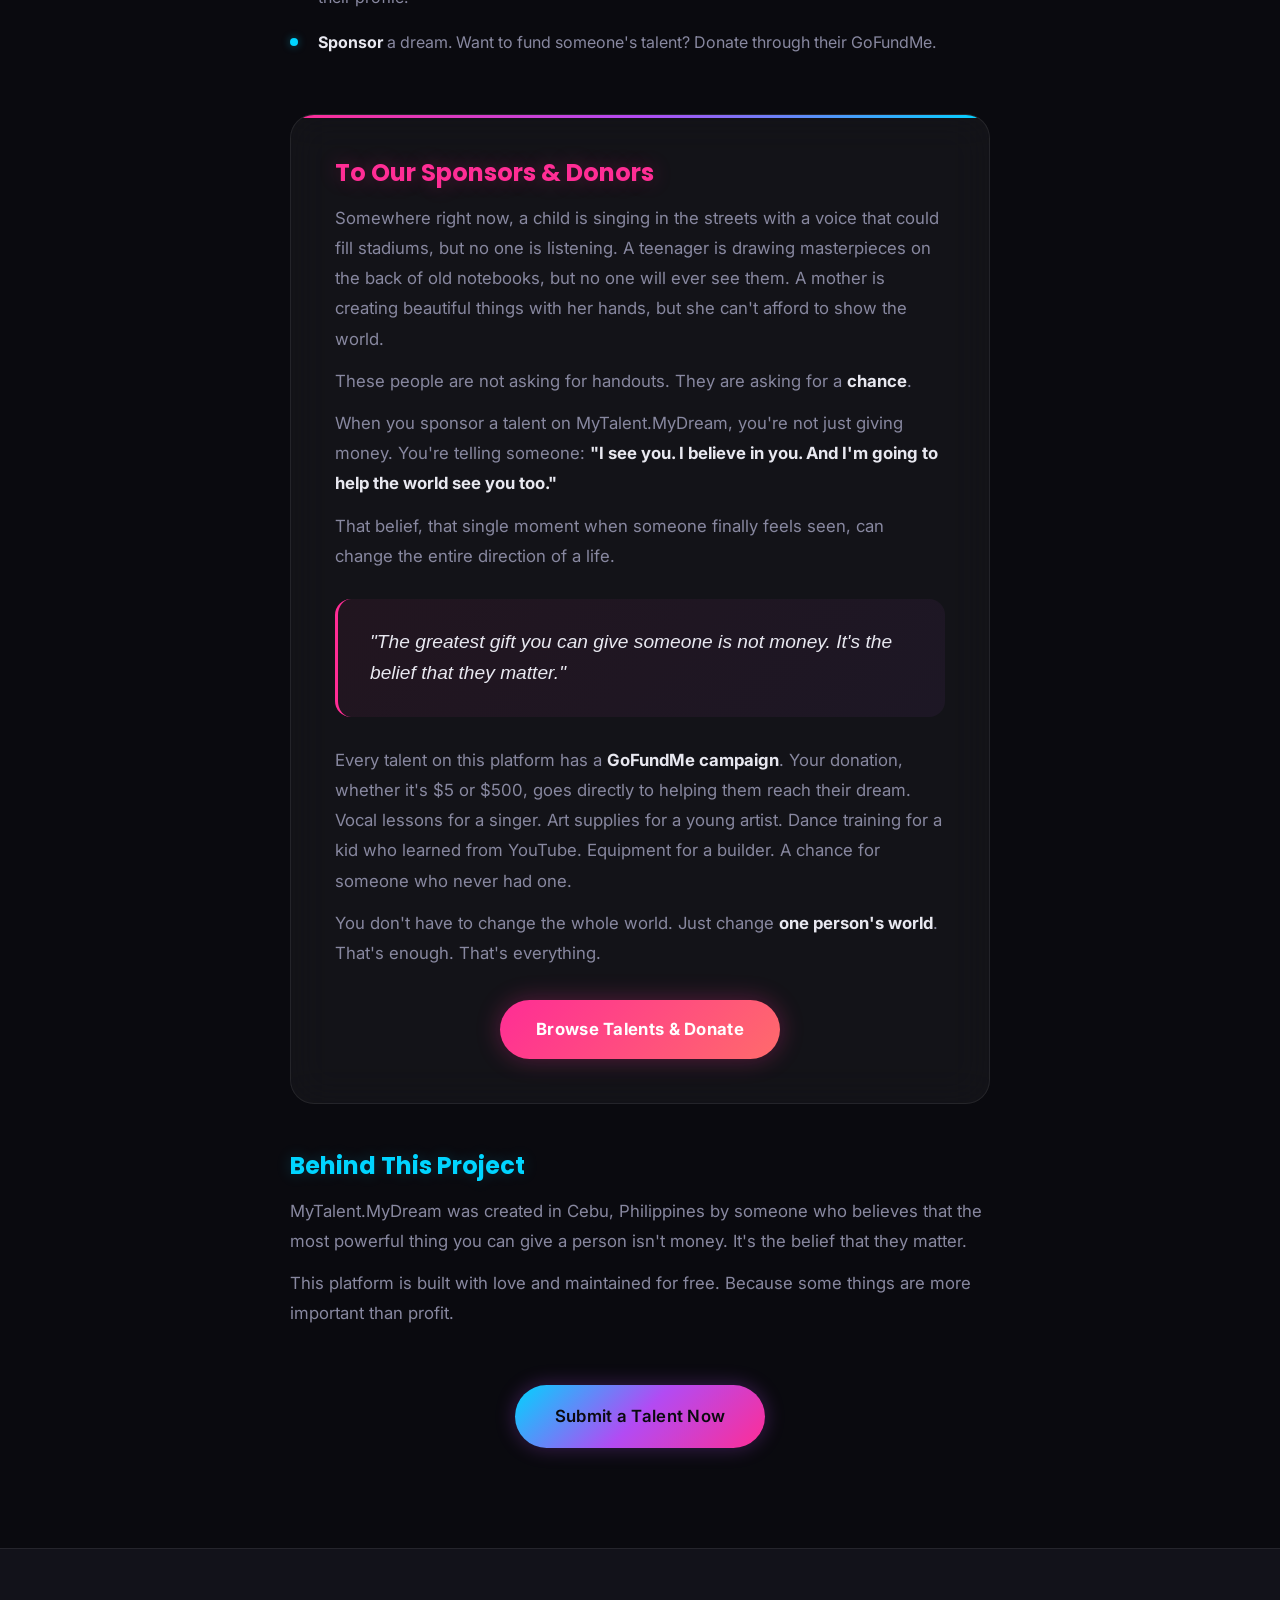
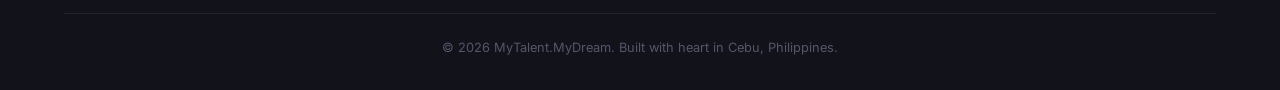
==== commit e75391b4: "Add logo to website - Logo in navbar on all pages (with neon glow effect) - Logo in footer - Floatin" ====
--- a/about.html
+++ b/about.html
@@ -5,6 +5,14 @@
     <meta name="viewport" content="width=device-width, initial-scale=1.0">
     <title>About — MyTalent.MyDream</title>
     <meta name="description" content="MyTalent.MyDream is a free platform helping underprivileged people showcase their talents and achieve their dreams. Based in Cebu, Philippines.">
+    <meta name="keywords" content="about MyTalent MyDream, talent platform, support underprivileged, Cebu Philippines, donate to talent, GoFundMe">
+    <meta name="robots" content="index, follow">
+    <link rel="canonical" href="https://mytalentmydream.github.io/about.html">
+    <meta property="og:type" content="website">
+    <meta property="og:url" content="https://mytalentmydream.github.io/about.html">
+    <meta property="og:title" content="About - MyTalent.MyDream">
+    <meta property="og:description" content="We build free websites for talented people who can't afford one. Learn about our mission to discover hidden talents in Cebu and the Philippines.">
+    <meta property="og:image" content="https://mytalentmydream.github.io/images/og-image.png">
     <meta name="theme-color" content="#0A0A0F">
     <link rel="stylesheet" href="css/style.css">
     <link rel="icon" href="images/favicon.svg" type="image/svg+xml">
@@ -18,7 +26,7 @@
     <nav class="navbar" id="navbar">
         <div class="container nav-container">
             <a href="index.html" class="logo">
-                <span class="logo-talent">MyTalent</span><span class="logo-dot">.</span><span class="logo-dream">MyDream</span>
+                <img src="images/logo.png" alt="MyTalent.MyDream" class="logo-icon"><span class="logo-talent">MyTalent</span><span class="logo-dot">.</span><span class="logo-dream">MyDream</span>
             </a>
             <button class="mobile-toggle" id="mobileToggle" aria-label="Toggle menu">
                 <span></span><span></span><span></span>
--- a/css/style.css
+++ b/css/style.css
@@ -220,6 +220,14 @@
     display: flex;
     align-items: center;
     letter-spacing: -0.5px;
+    gap: 8px;
+}
+
+.logo-icon {
+    width: 36px;
+    height: 36px;
+    object-fit: contain;
+    filter: drop-shadow(0 0 8px rgba(0, 212, 255, 0.3));
 }
 
 .logo-talent {
@@ -299,6 +307,20 @@
     position: relative;
     text-align: center;
     padding: 80px 0;
+}
+
+.hero-logo {
+    width: 140px;
+    height: 140px;
+    object-fit: contain;
+    margin: 0 auto 24px;
+    filter: drop-shadow(0 0 30px rgba(0, 212, 255, 0.3)) drop-shadow(0 0 60px rgba(178, 75, 243, 0.2));
+    animation: logoFloat 4s ease-in-out infinite;
+}
+
+@keyframes logoFloat {
+    0%, 100% { transform: translateY(0); }
+    50% { transform: translateY(-10px); }
 }
 
 .hero-tag {
@@ -1492,6 +1514,61 @@
     box-shadow: 0 0 8px rgba(0, 212, 255, 0.4);
 }
 
+/* --- Sponsor Appeal --- */
+.sponsor-appeal {
+    padding: 44px;
+    border-radius: var(--radius-lg);
+    background: var(--glass);
+    border: 1px solid var(--glass-border);
+    backdrop-filter: blur(20px);
+    position: relative;
+    overflow: hidden;
+}
+
+.sponsor-appeal::before {
+    content: '';
+    position: absolute;
+    top: 0;
+    left: 0;
+    right: 0;
+    height: 3px;
+    background: linear-gradient(90deg, var(--neon-pink), var(--neon-purple), var(--neon-blue));
+}
+
+.sponsor-appeal h2 {
+    color: var(--neon-pink) !important;
+    text-shadow: 0 0 20px rgba(255, 45, 149, 0.3);
+}
+
+.sponsor-quote {
+    margin: 28px 0;
+    padding: 28px 32px;
+    border-radius: var(--radius);
+    background: linear-gradient(135deg, rgba(255, 45, 149, 0.06), rgba(178, 75, 243, 0.06));
+    border-left: 3px solid var(--neon-pink);
+    position: relative;
+}
+
+.sponsor-quote p {
+    font-size: 1.2rem !important;
+    font-style: italic;
+    color: var(--text) !important;
+    font-weight: 500;
+    line-height: 1.6 !important;
+    margin-bottom: 0 !important;
+}
+
+.sponsor-cta {
+    text-align: center;
+    margin-top: 32px;
+}
+
+@media (max-width: 768px) {
+    .sponsor-appeal {
+        padding: 28px;
+    }
+}
+
 .about-cta {
     text-align: center;
     margin-top: 56px;
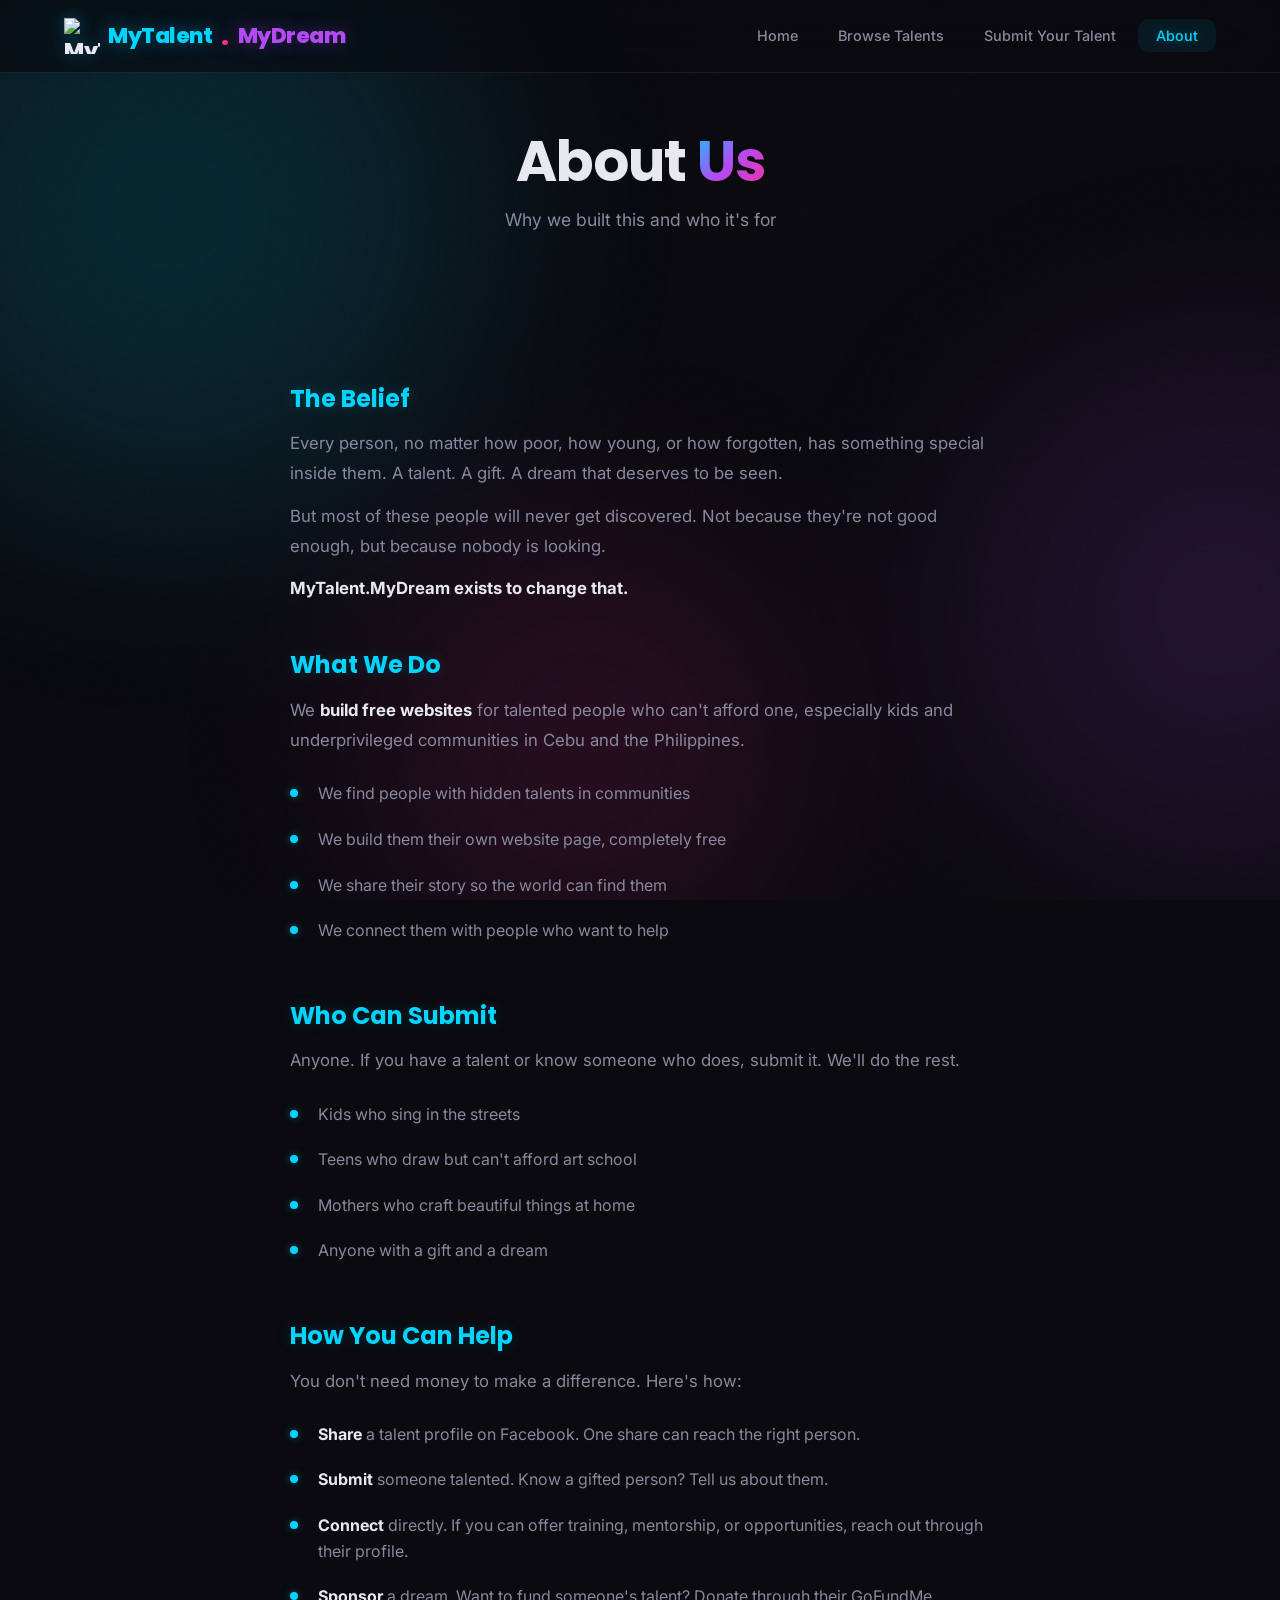
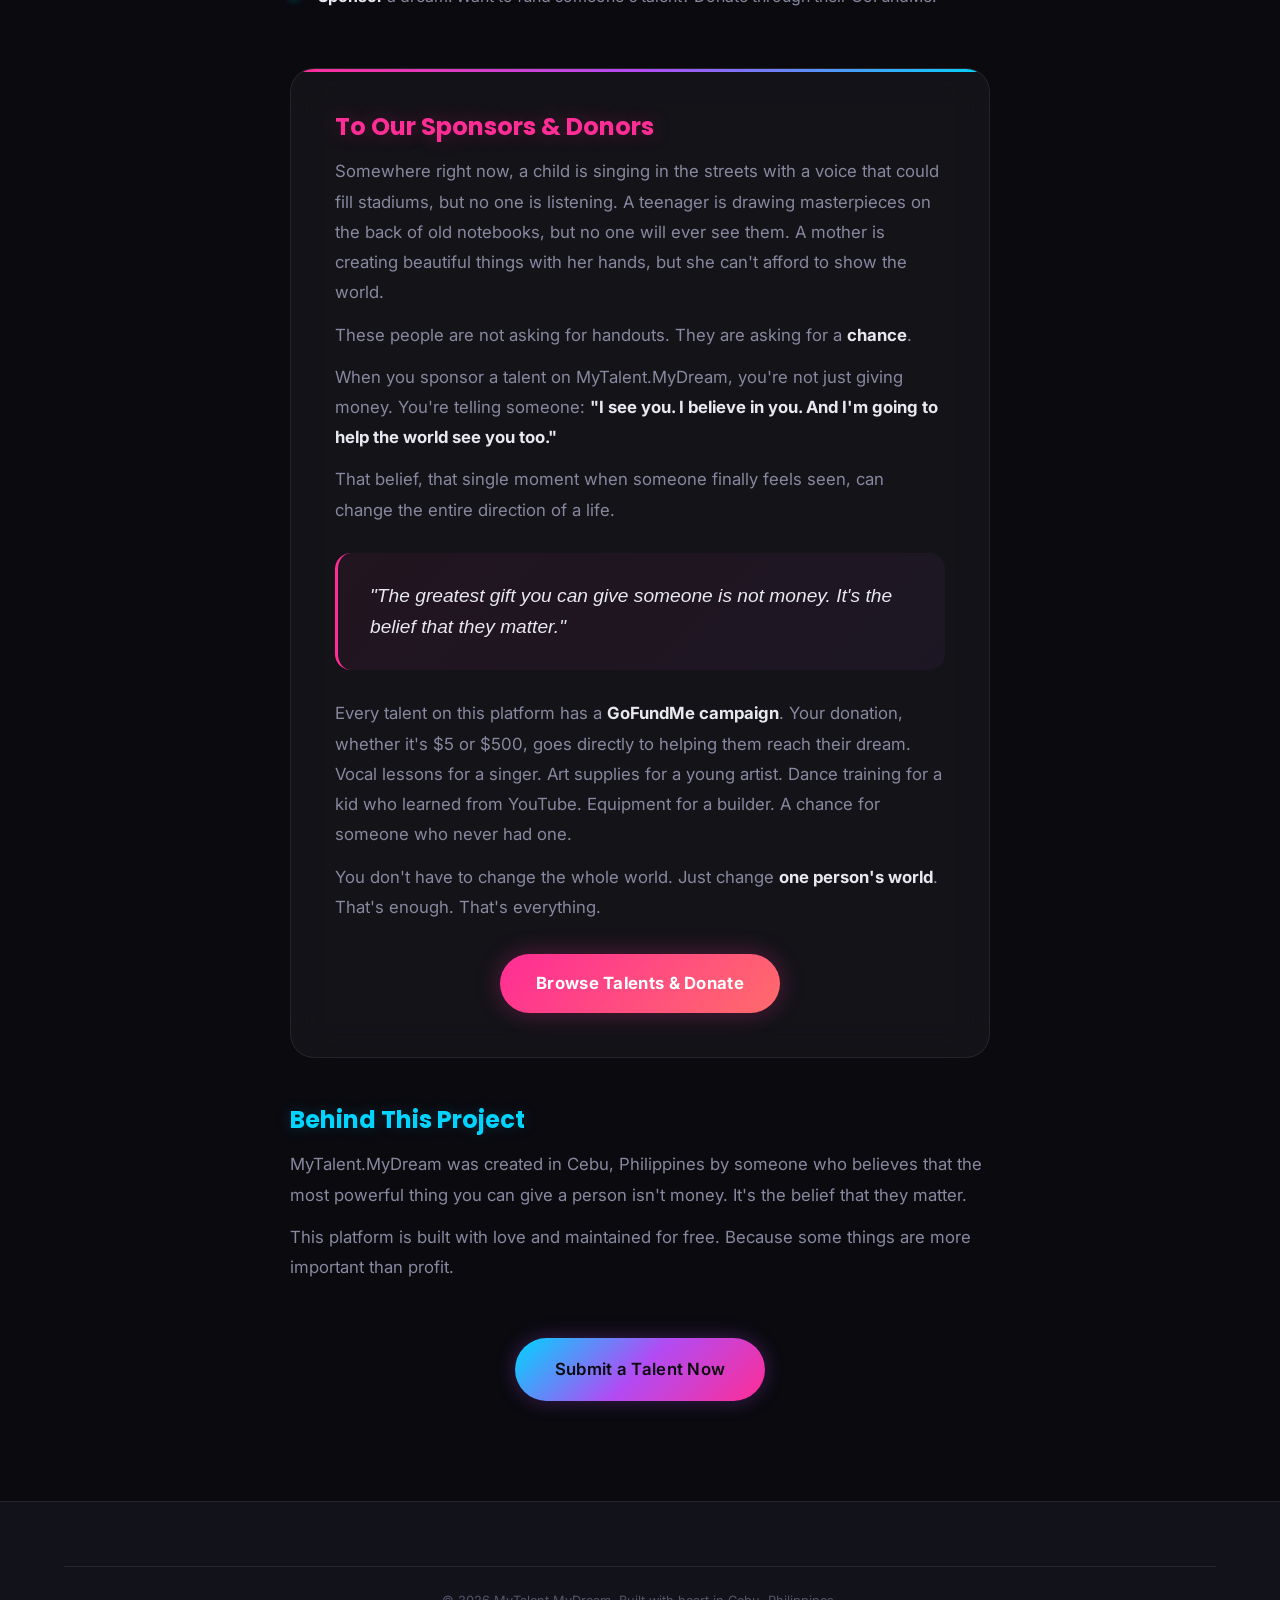
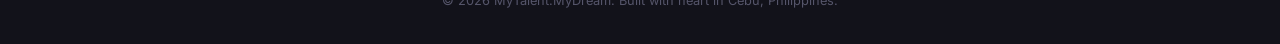
==== commit 28a37dae: "Remove 'No fees' line from about page Co-Authored-By: Claude Opus 4.6 (1M context) <noreply@anthropi" ====
--- a/about.html
+++ b/about.html
@@ -26,7 +26,7 @@
     <nav class="navbar" id="navbar">
         <div class="container nav-container">
             <a href="index.html" class="logo">
-                <img src="images/logo.png" alt="MyTalent.MyDream" class="logo-icon"><span class="logo-talent">MyTalent</span><span class="logo-dot">.</span><span class="logo-dream">MyDream</span>
+                <img src="images/logo-icon.png" alt="MyTalent.MyDream" class="logo-icon"><span class="logo-talent">MyTalent</span><span class="logo-dot">.</span><span class="logo-dream">MyDream</span>
             </a>
             <button class="mobile-toggle" id="mobileToggle" aria-label="Toggle menu">
                 <span></span><span></span><span></span>
@@ -68,7 +68,6 @@
                         <li>We share their story so the world can find them</li>
                         <li>We connect them with people who want to help</li>
                     </ul>
-                    <p>No fees. No catches. Just belief in people.</p>
                 </div>
 
                 <div class="about-block">
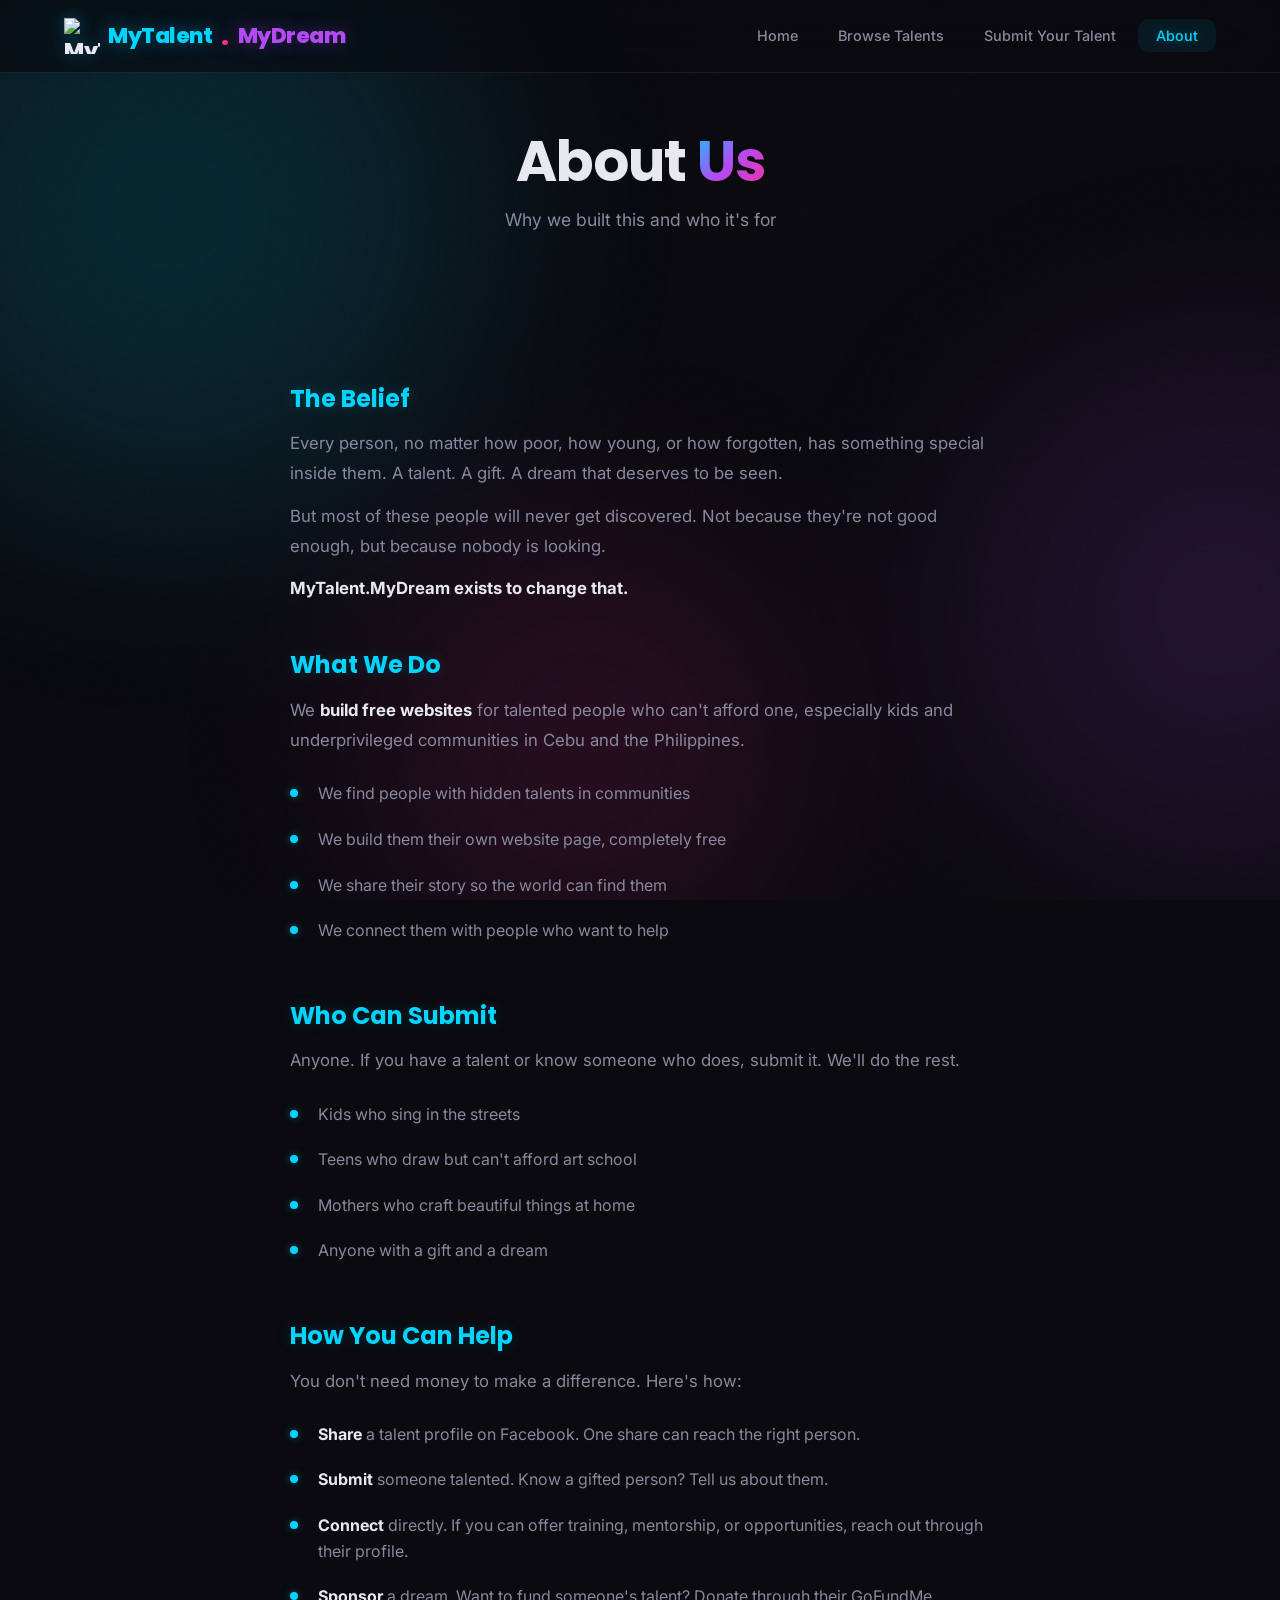
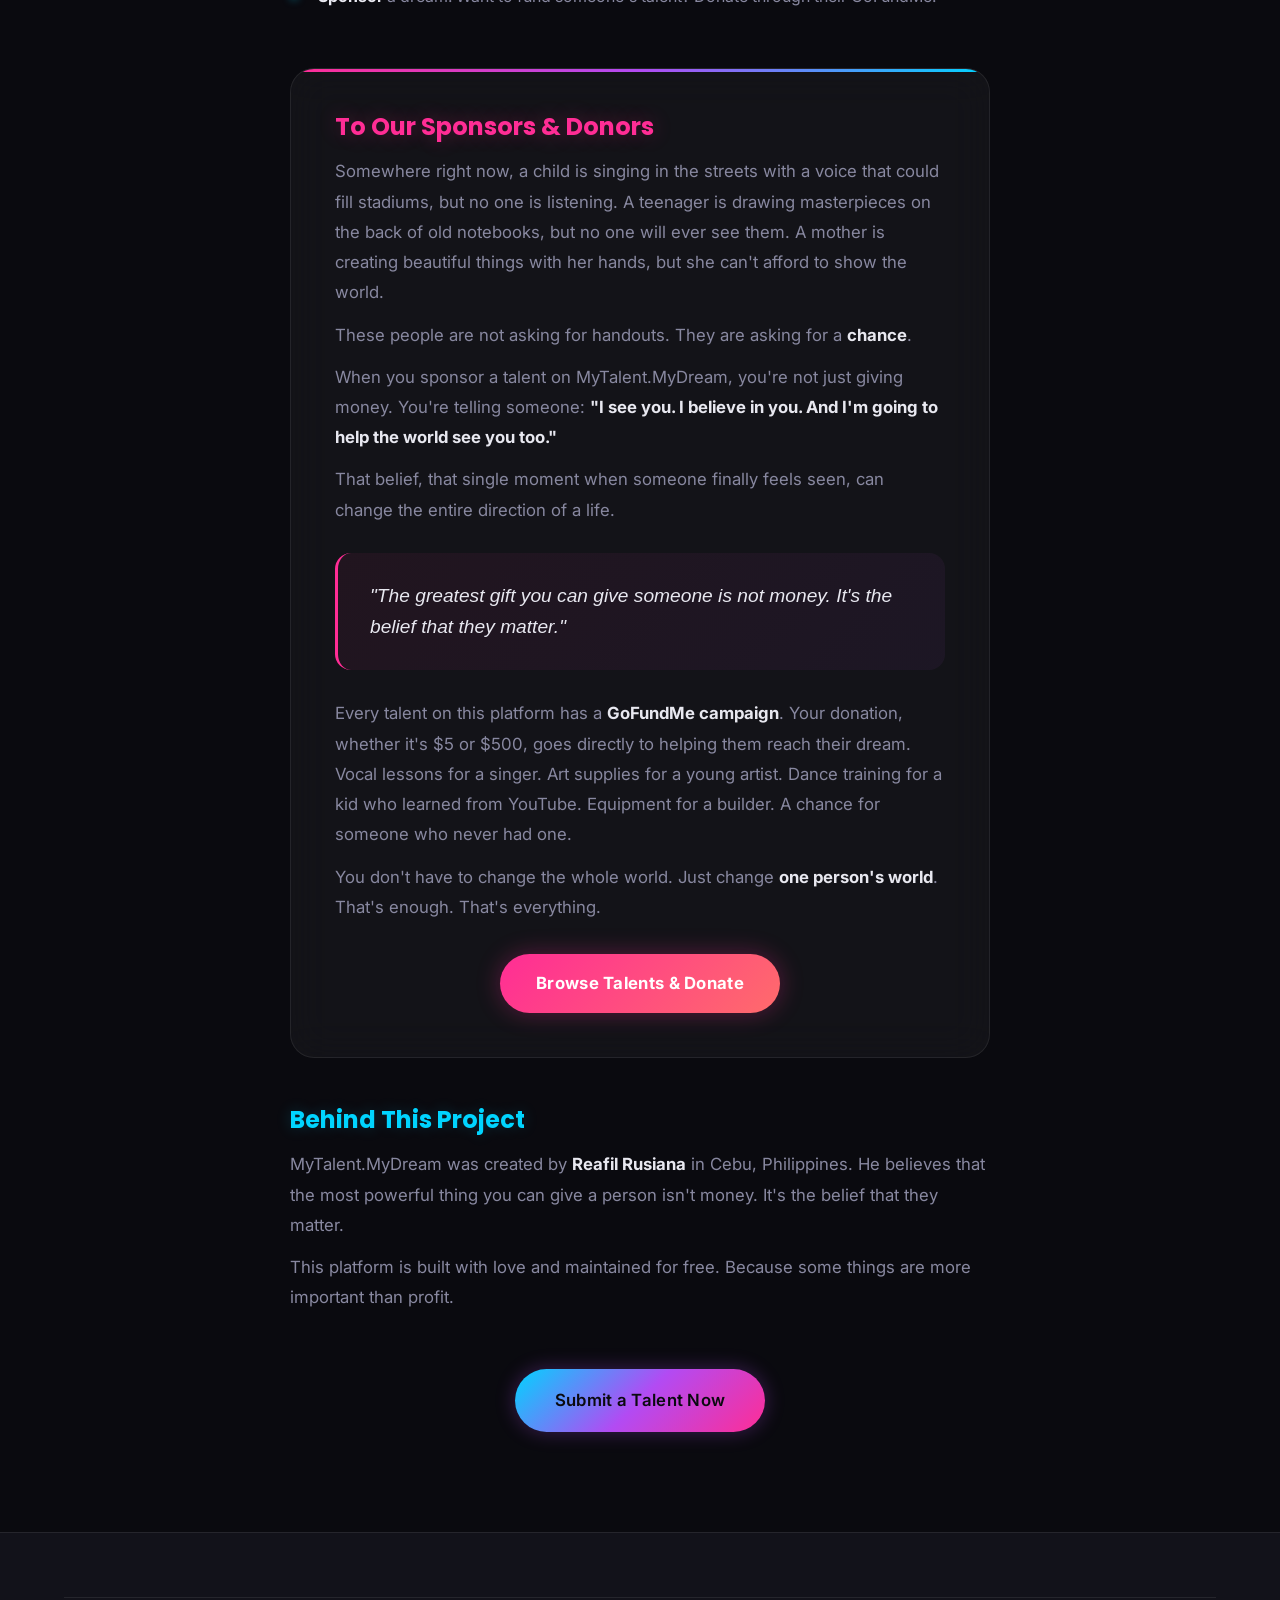
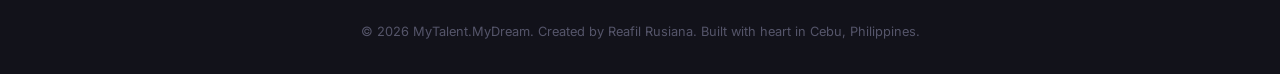
==== commit 5b183dda: "Add creator name: Reafil Rusiana on About page and all footers Co-Authored-By: Claude Opus 4.6 (1M c" ====
--- a/about.html
+++ b/about.html
@@ -114,7 +114,7 @@
 
                 <div class="about-block">
                     <h2>Behind This Project</h2>
-                    <p>MyTalent.MyDream was created in Cebu, Philippines by someone who believes that the most powerful thing you can give a person isn't money. It's the belief that they matter.</p>
+                    <p>MyTalent.MyDream was created by <strong>Reafil Rusiana</strong> in Cebu, Philippines. He believes that the most powerful thing you can give a person isn't money. It's the belief that they matter.</p>
                     <p>This platform is built with love and maintained for free. Because some things are more important than profit.</p>
                 </div>
 
@@ -129,7 +129,7 @@
     <footer class="footer">
         <div class="container">
             <div class="footer-bottom">
-                <p>&copy; 2026 MyTalent.MyDream. Built with heart in Cebu, Philippines.</p>
+                <p>&copy; 2026 MyTalent.MyDream. Created by Reafil Rusiana. Built with heart in Cebu, Philippines.</p>
             </div>
         </div>
     </footer>
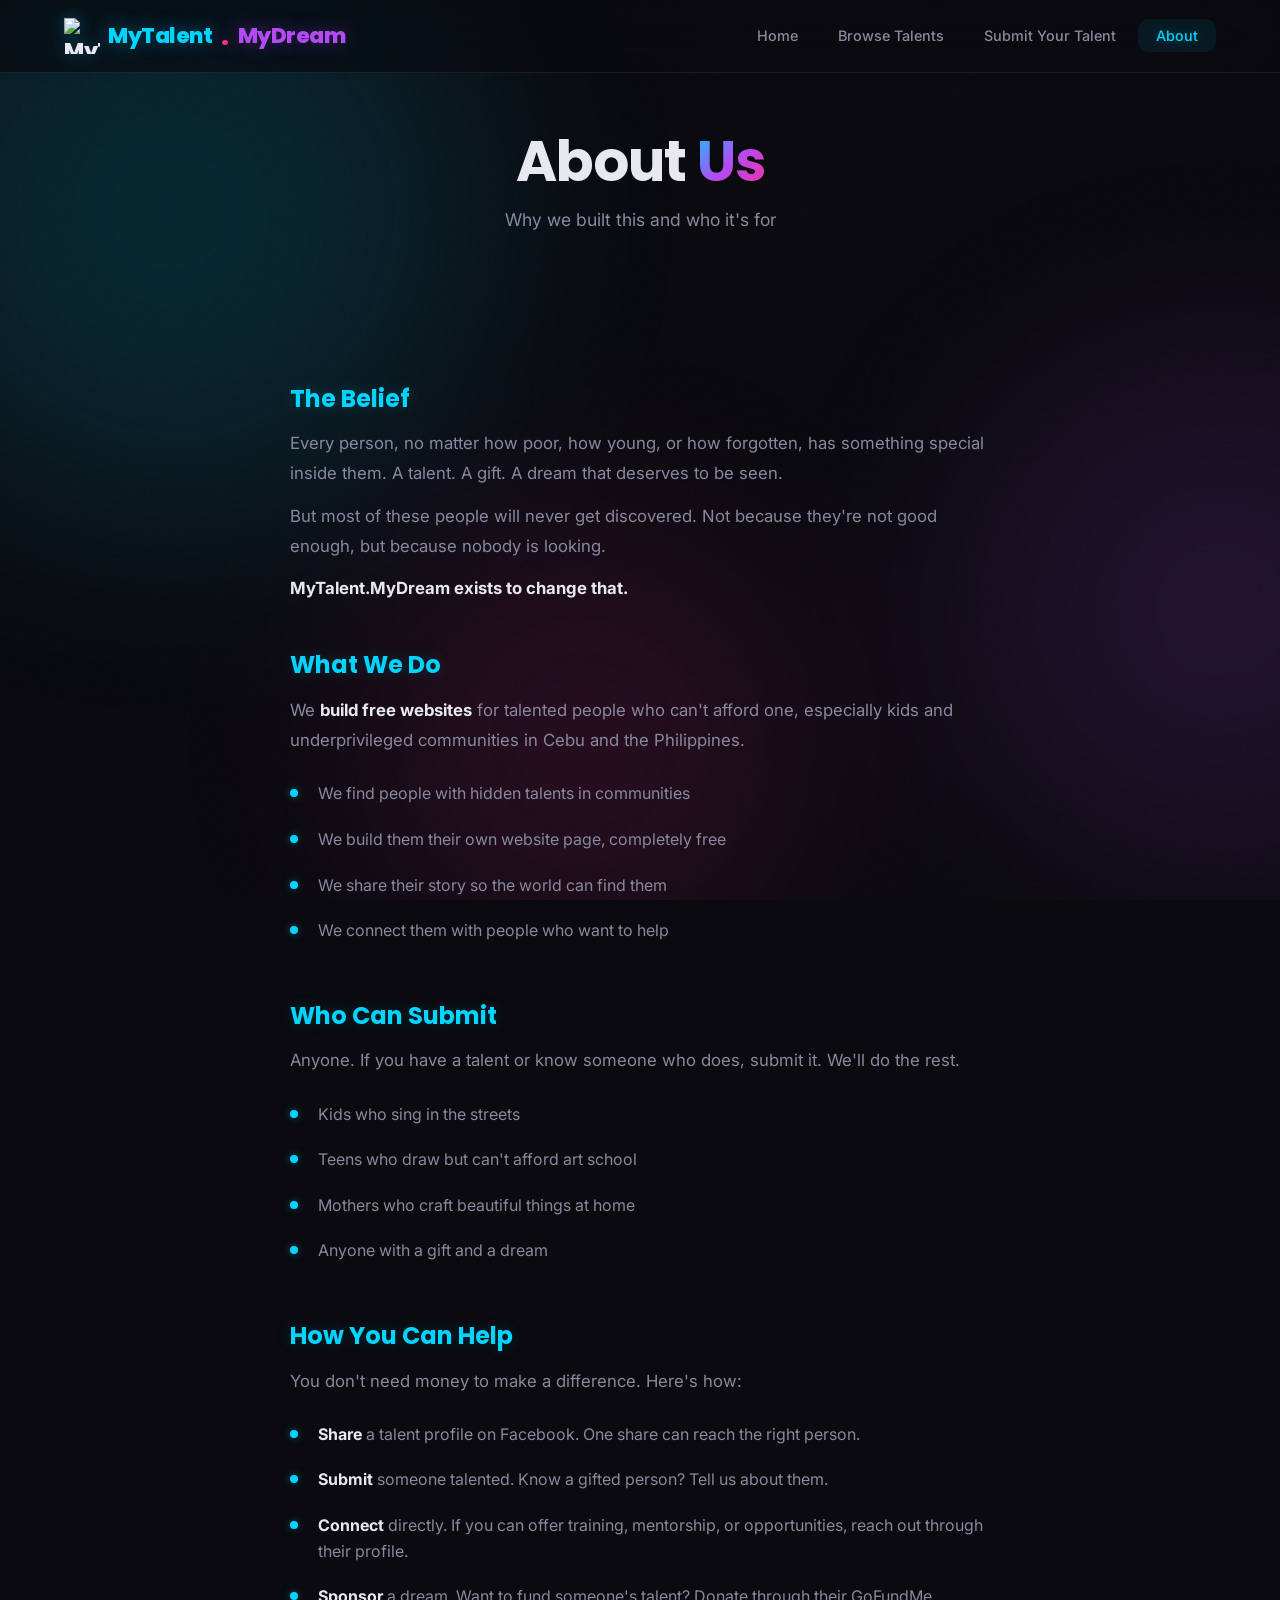
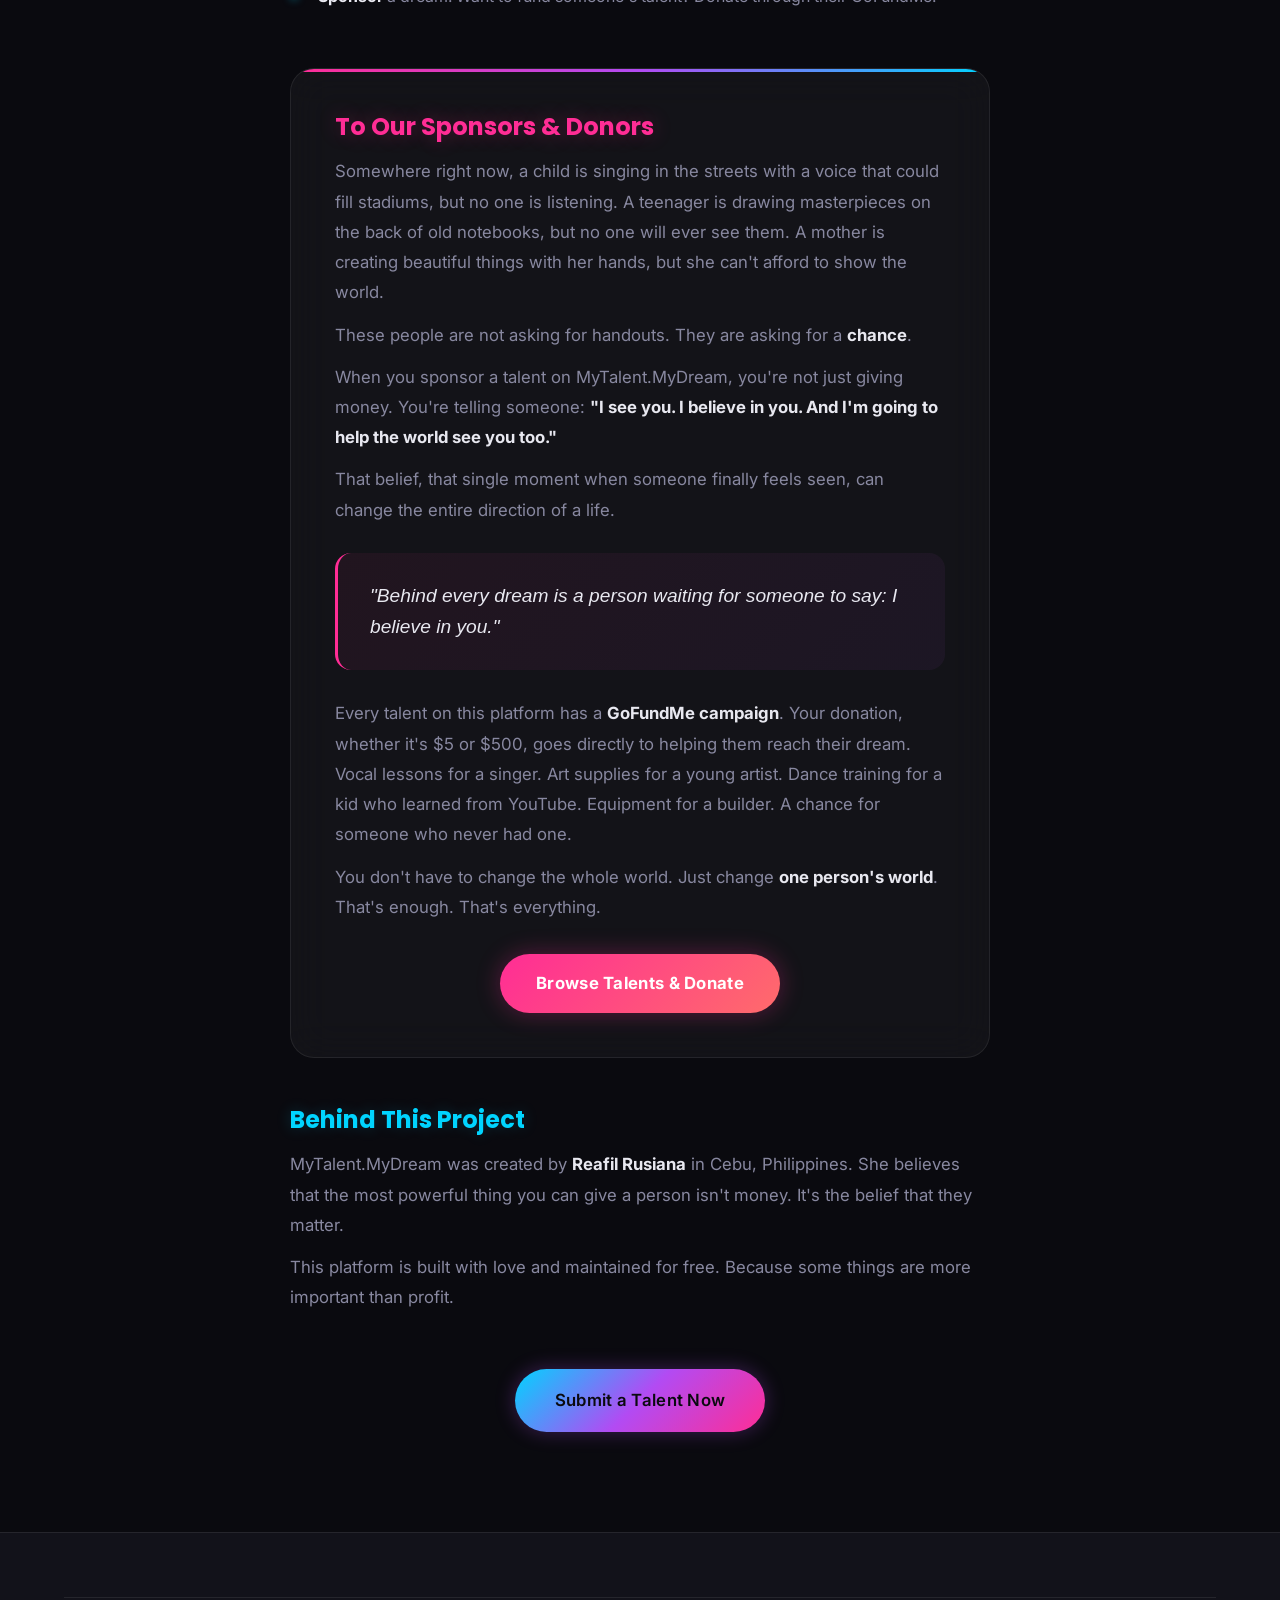
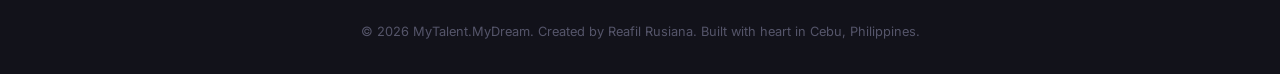
==== commit ba30dab5: "Fix pronoun: she, not he Co-Authored-By: Claude Opus 4.6 (1M context) <noreply@anthropic.com>" ====
--- a/about.html
+++ b/about.html
@@ -100,7 +100,7 @@
                     <p>That belief, that single moment when someone finally feels seen, can change the entire direction of a life.</p>
 
                     <div class="sponsor-quote">
-                        <p>"The greatest gift you can give someone is not money. It's the belief that they matter."</p>
+                        <p>"Behind every dream is a person waiting for someone to say: I believe in you."</p>
                     </div>
 
                     <p>Every talent on this platform has a <strong>GoFundMe campaign</strong>. Your donation, whether it's $5 or $500, goes directly to helping them reach their dream. Vocal lessons for a singer. Art supplies for a young artist. Dance training for a kid who learned from YouTube. Equipment for a builder. A chance for someone who never had one.</p>
@@ -114,7 +114,7 @@
 
                 <div class="about-block">
                     <h2>Behind This Project</h2>
-                    <p>MyTalent.MyDream was created by <strong>Reafil Rusiana</strong> in Cebu, Philippines. He believes that the most powerful thing you can give a person isn't money. It's the belief that they matter.</p>
+                    <p>MyTalent.MyDream was created by <strong>Reafil Rusiana</strong> in Cebu, Philippines. She believes that the most powerful thing you can give a person isn't money. It's the belief that they matter.</p>
                     <p>This platform is built with love and maintained for free. Because some things are more important than profit.</p>
                 </div>
 
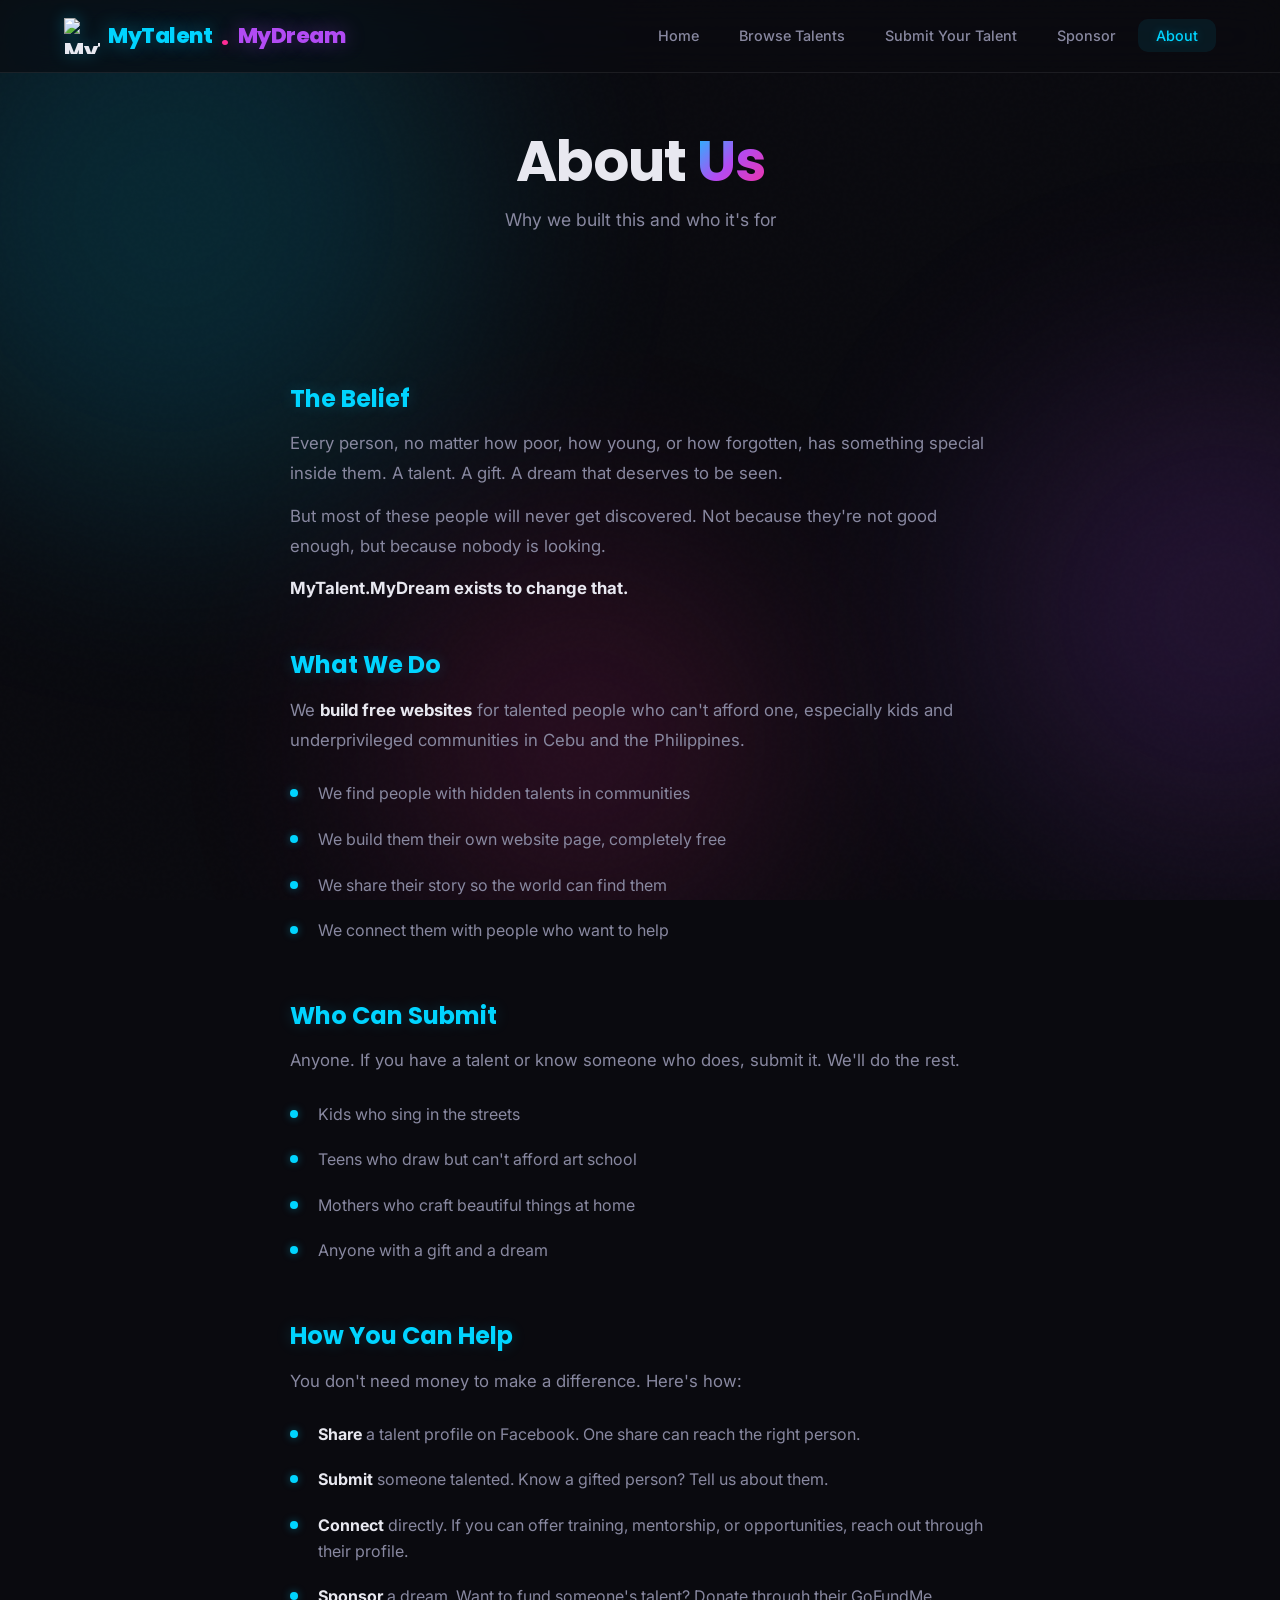
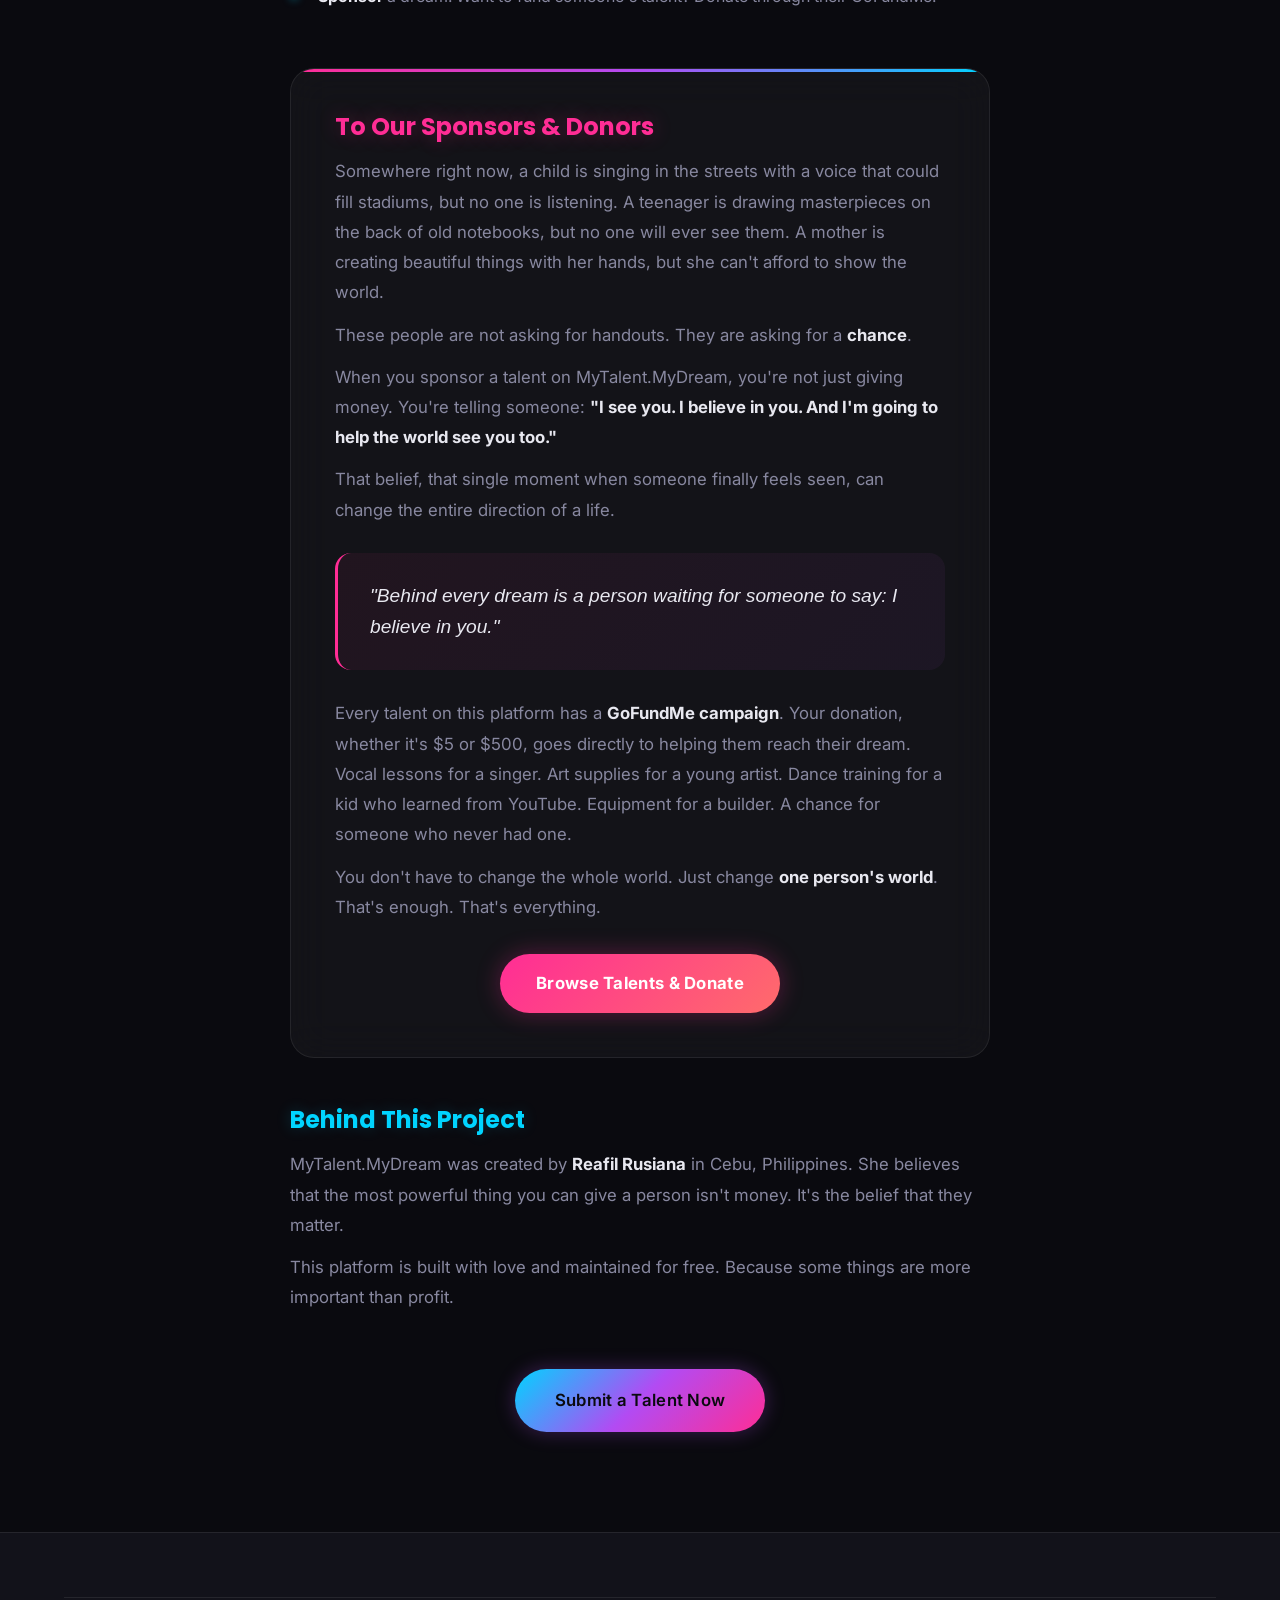
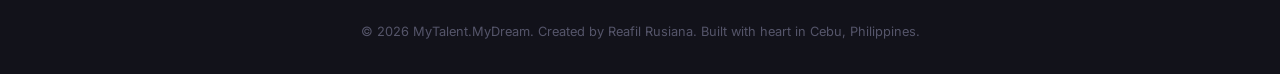
==== commit cb812e7a: "Rename OG image to og-preview.png to bust Facebook cache Co-Authored-By: Claude Opus 4.6 (1M context" ====
--- a/about.html
+++ b/about.html
@@ -12,7 +12,7 @@
     <meta property="og:url" content="https://mytalentmydream.github.io/about.html">
     <meta property="og:title" content="About - MyTalent.MyDream">
     <meta property="og:description" content="We build free websites for talented people who can't afford one. Learn about our mission to discover hidden talents in Cebu and the Philippines.">
-    <meta property="og:image" content="https://mytalentmydream.github.io/images/og-image.png">
+    <meta property="og:image" content="https://mytalentmydream.github.io/images/og-preview.png">
     <meta name="theme-color" content="#0A0A0F">
     <link rel="stylesheet" href="css/style.css">
     <link rel="icon" href="images/favicon.svg" type="image/svg+xml">
@@ -35,6 +35,7 @@
                 <li><a href="index.html">Home</a></li>
                 <li><a href="browse.html">Browse Talents</a></li>
                 <li><a href="submit.html">Submit Your Talent</a></li>
+                <li><a href="sponsor.html">Sponsor</a></li>
                 <li><a href="about.html" class="active">About</a></li>
             </ul>
         </div>
